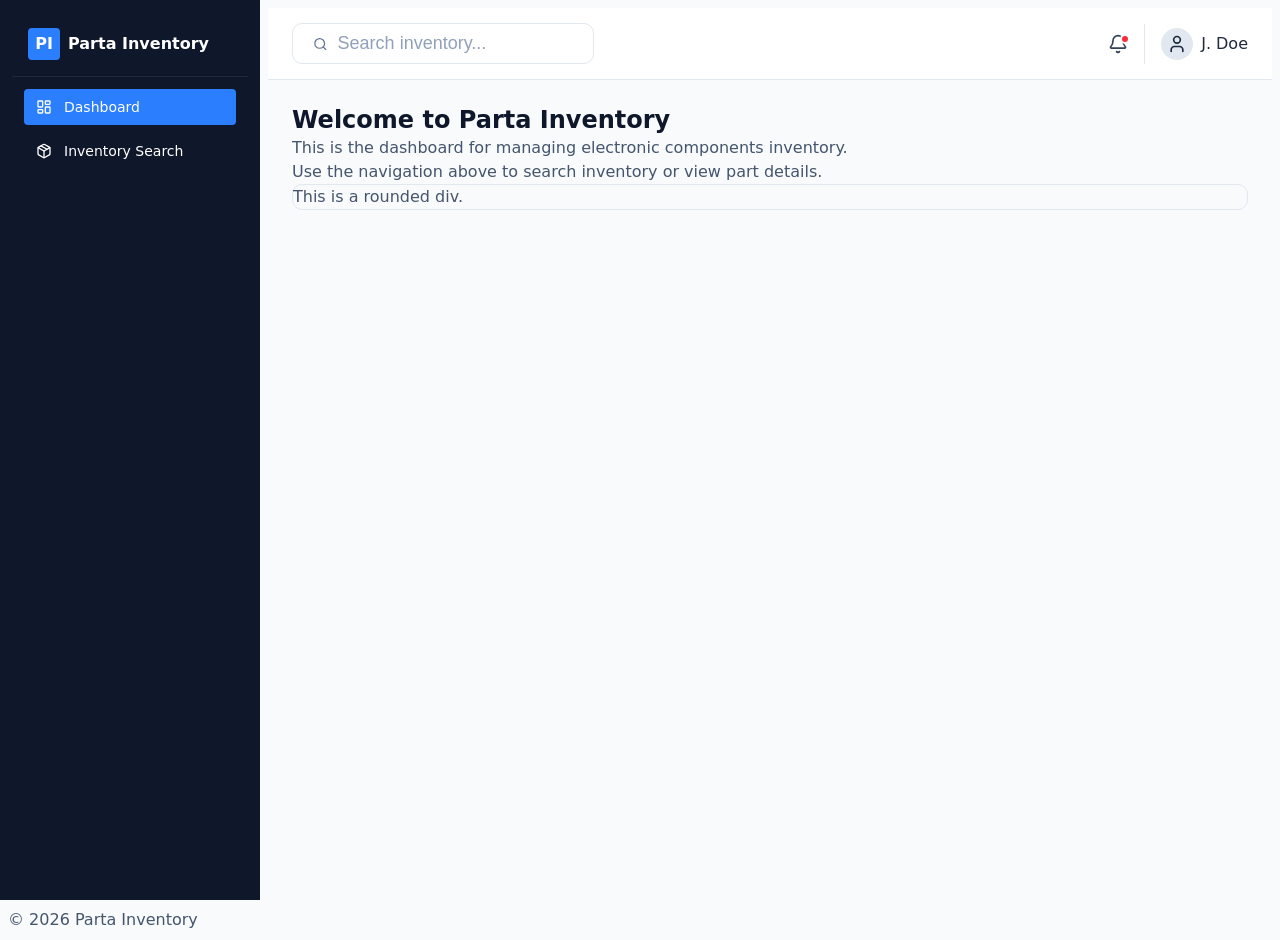
==== index.html @ 8be33353 "Responsive basic layout for dashboard" ====
<!DOCTYPE html>
<html lang="en"> 
<head>
    <meta charset="UTF-8">
    <meta name="viewport" content="width=device-width, initial-scale=1.0">
    <link rel="stylesheet" href="css/styles.css">
    <title>Dashboard | Parta Inventory</title>
</head>
<body>
    <div class="container">

        <aside id="sidebar">

            <div class="sidebar-header flex-row flex-horizontal-center">
                <div class="sidebar-logo flex-row flex-horizontal-center gap-2">
                    <div id="logo" class="blue-bg flex-center">PI</div><span class="logo-text">Parta Inventory</span>
                </div>

                <a href="#" id="menu-close" class="menu-close flex-center" aria-label="Close menu">
                    <svg class="icon-xl" xmlns="http://www.w3.org/2000/svg" viewBox="0 0 24 24" fill="none" stroke="currentColor" stroke-width="2" stroke-linecap="round" stroke-linejoin="round">
                        <path d="M18 6 6 18"></path>
                        <path d="m6 6 12 12"></path>
                    </svg>
                </a>
            </div>
            
            <nav class="flex-col">
                <a href="index.html" id="dashboard" class="nav-active-item">
                    <svg class="icon-base" xmlns="http://www.w3.org/2000/svg" viewBox="0 0 24 24" fill="none" stroke="currentColor" stroke-width="2" stroke-linecap="round" stroke-linejoin="round">
                        <rect width="7" height="9" x="3" y="3" rx="1"></rect>
                        <rect width="7" height="5" x="14" y="3" rx="1"></rect>
                        <rect width="7" height="9" x="14" y="12" rx="1"></rect>
                        <rect width="7" height="5" x="3" y="16" rx="1"></rect>
                    </svg> Dashboard
                </a>
                <a href="inventory.html" id="inventory">
                    <svg class="icon-base"xmlns="http://www.w3.org/2000/svg" viewBox="0 0 24 24" fill="none" stroke="currentColor" stroke-width="2" stroke-linecap="round" stroke-linejoin="round">
                        <path d="M11 21.73a2 2 0 0 0 2 0l7-4A2 2 0 0 0 21 16V8a2 2 0 0 0-1-1.73l-7-4a2 2 0 0 0-2 0l-7 4A2 2 0 0 0 3 8v8a2 2 0 0 0 1 1.73z"></path>
                        <path d="M12 22V12"></path>
                        <polyline points="3.29 7 12 12 20.71 7"></polyline>
                        <path d="m7.5 4.27 9 5.15"></path>
                    </svg>Inventory Search
                </a>    
            </nav>

        </aside>


        <div class="sidebar-overlay" id="sidebar-overlay"></div>
        
        
        <header class="flex-row flex-horizontal-center">
            
            <div id="header-left">
                <button id="menu-toggle" class="menu-toggle" aria-label="Open menu">
                    ☰
                </button>
                
                <div id="search-container" class="rounded flex-row flex-horizontal-center gap-2">
                    <svg class="icon-16" xmlns="http://www.w3.org/2000/svg" width="16" height="16" viewBox="0 0 24 24" fill="none" stroke="currentColor" stroke-width="2" stroke-linecap="round" stroke-linejoin="round">
                        <circle cx="11" cy="11" r="8"/>
                        <path d="m21 21-4.3-4.3"/>
                    </svg>
                    <input type="text" id="search-input" placeholder="Search inventory...">
                </div>

            </div>
            
            <div class="header-right flex-row flex-horizontal-center gap-4">
                
                <button id="notifications" class="icon-button" type="button" aria-label="View notifications">
                    <svg class="icon-lg" xmlns="http://www.w3.org/2000/svg" viewBox="0 0 24 24" fill="none" stroke="currentColor" stroke-width="2" stroke-linecap="round" stroke-linejoin="round">
                        <path d="M10.268 21a2 2 0 0 0 3.464 0"></path>
                        <path d="M3.262 15.326A1 1 0 0 0 4 17h16a1 1 0 0 0 .74-1.673C19.41 13.956 18 12.499 18 8A6 6 0 0 0 6 8c0 4.499-1.411 5.956-2.738 7.326"></path>
                    </svg>
                    <span class="notification-dot" aria-hidden="true"></span>
                </button>

                <div class="vertical-divider" aria-hidden="true"></div>
                
                <a href="#" id="user" class="flex-center gap-2">
                    <span class="avatar flex-center">
                        <svg class="icon-lg" xmlns="http://www.w3.org/2000/svg" viewBox="0 0 24 24" fill="none" stroke="currentColor" stroke-width="2" stroke-linecap="round" stroke-linejoin="round">
                            <path d="M19 21v-2a4 4 0 0 0-4-4H9a4 4 0 0 0-4 4v2"></path>
                            <circle cx="12" cy="7" r="4"></circle>
                        </svg>
                    </span>
                    <span>J. Doe</span>
                </a>
            </div>
        
        </header>


        <main>
            <h1>Welcome to Parta Inventory</h1>
            <p>This is the dashboard for managing electronic components inventory.</p>
            <p>Use the navigation above to search inventory or view part details.</p>

            <div class="rounded">This is a rounded div.</div>
        </main>

    </div>
    
    
    <footer>
        <p>&copy; 2026 Parta Inventory</p>
    </footer>


    
<script>
    const menuOpen = document.getElementById('menu-toggle');
    const menuClose = document.getElementById('menu-close');
    const sidebar = document.getElementById('sidebar');
    const overlay = document.getElementById('sidebar-overlay');

    function openMenu()
    {
        sidebar.classList.add('open');
        overlay.classList.add('show');
        document.body.classList.add('menu-open');
    }

    function closeMenu()
    {
        sidebar.classList.remove('open');
        overlay.classList.remove('show');
        document.body.classList.remove('menu-open');
    }

    menuOpen.addEventListener('click', openMenu);
    menuClose.addEventListener('click', closeMenu);
    overlay.addEventListener('click', closeMenu);

    window.addEventListener('resize', () =>
    {
        if (window.innerWidth > 768)
        {
            closeMenu();
        }
    });
</script>

</body>
</html>
---- css/styles.css ----
/* ================================
    ROOT
================================ */

:root, :host {
    --font-sans: ui-sans-serif, system-ui, sans-serif, "Apple Color Emoji", "Segoe UI Emoji", "Segoe UI Symbol", "Noto Color Emoji";
    --font-mono: ui-monospace, SFMono-Regular, Menlo, Monaco, Consolas, "Liberation Mono", "Courier New", monospace;
    --color-red-100: oklch(93.6% 0.032 17.717);
    --color-red-500: oklch(63.7% 0.237 25.331);
    --color-red-600: oklch(57.7% 0.245 27.325);
    --color-red-700: oklch(50.5% 0.213 27.518);
    --color-amber-100: oklch(96.2% 0.059 95.617);
    --color-amber-500: oklch(76.9% 0.188 70.08);
    --color-amber-600: oklch(66.6% 0.179 58.318);
    --color-amber-700: oklch(55.5% 0.163 48.998);
    --color-green-100: oklch(96.2% 0.044 156.743);
    --color-green-500: oklch(72.3% 0.219 149.579);
    --color-green-600: oklch(62.7% 0.194 149.214);
    --color-green-700: oklch(52.7% 0.154 150.069);
    --color-blue-50: oklch(97% 0.014 254.604);
    --color-blue-100: oklch(93.2% 0.032 255.585);
    --color-blue-300: oklch(80.9% 0.105 251.813);
    --color-blue-500: oklch(62.3% 0.214 259.815);
    --color-blue-600: oklch(54.6% 0.245 262.881);
    --color-blue-700: oklch(48.8% 0.243 264.376);
    --color-purple-100: oklch(94.6% 0.033 307.174);
    --color-purple-500: oklch(62.7% 0.265 303.9);
    --color-purple-600: oklch(55.8% 0.288 302.321);
    --color-purple-700: oklch(49.6% 0.265 301.924);
    --color-slate-50: oklch(98.4% 0.003 247.858);
    --color-slate-100: oklch(96.8% 0.007 247.896);
    --color-slate-200: oklch(92.9% 0.013 255.508);
    --color-slate-300: oklch(86.9% 0.022 252.894);
    --color-slate-400: oklch(70.4% 0.04 256.788);
    --color-slate-500: oklch(55.4% 0.046 257.417);
    --color-slate-600: oklch(44.6% 0.043 257.281);
    --color-slate-700: oklch(37.2% 0.044 257.287);
    --color-slate-800: oklch(27.9% 0.041 260.031);
    --color-slate-900: oklch(20.8% 0.042 265.755);
    --color-gray-100: oklch(96.7% 0.003 264.542);
    --color-black: #000;
    --color-white: #fff;
    --spacing: 0.25rem; /* 4px */
    --container-sm: 24rem;
    --container-lg: 32rem;
    --container-xl: 36rem;
    --text-xs: 0.75rem;
    --text-xs--line-height: calc(1 / 0.75);
    --text-sm: 0.875rem;
    --text-sm--line-height: calc(1.25 / 0.875);
    --text-base: 1rem;
    --text-base--line-height: calc(1.5 / 1);
    --text-lg: 1.125rem;
    --text-lg--line-height: calc(1.75 / 1.125);
    --text-xl: 1.25rem;
    --text-xl--line-height: calc(1.75 / 1.25);
    --text-2xl: 1.5rem;
    --text-2xl--line-height: calc(2 / 1.5);
    --font-weight-normal: 400;
    --font-weight-medium: 500;
    --font-weight-semibold: 600;
    --tracking-tight: -0.025em;
    --tracking-widest: 0.1em;
    --leading-relaxed: 1.625;
    --radius-sm: 0.125rem;
    --radius: 0.25rem;
    --radius-lg: 0.625rem;
    --ease-in-out: cubic-bezier(0.4, 0, 0.2, 1);
    --animate-pulse: pulse 2s cubic-bezier(0.4, 0, 0.6, 1) infinite;
    --aspect-video: 16 / 9;
    --default-transition-duration: 150ms;
    --default-transition-timing-function: cubic-bezier(0.4, 0, 0.2, 1);
    --default-font-family: var(--font-sans);
    --default-mono-font-family: var(--font-mono);
    --color-border: var(--color-slate-200);

    --nav-width: 260px;
    --header-height: 72px;
}

*,
*::before,
*::after {
    box-sizing: border-box;
}


/* ================================
   PAGE STRUCTURE
================================ */

html {
    font-size: 100%;
    scroll-behavior: smooth;
}

body {
    font-family: var(--default-font-family);
    color: var(--color-slate-600);
    background-color: var(--color-slate-50);
    line-height: var(--text-base--line-height);
    font-size: var(--text-base);
}

#container {
    display: flex;
    flex-direction: column;
    min-height: 100vh;
}


/* ================================
   HTML ELEMENTS
================================ */

p, li{
    text-wrap: pretty;
}

img {
    display: block;
    max-width: 100%;
    height: auto;
}

h1, h2, h3, h4, p {
    margin: 0;
}
h1, h2, h3, h4 {
    color: var(--color-slate-900);
    text-wrap: balance;
}
h1{
    font-size: var(--text-2xl);
    line-height: var(--text-2xl--line-height);
}
h2{
    font-size: var(--text-xl);
    line-height: var(--text-xl--line-height);
}
h3{
    font-size: var(--text-lg);
    line-height: var(--text-lg--line-height);
}



/* ================================
   GENERAL STYLES
================================ */

.visually-hidden {
  border: 0;
  clip: rect(0 0 0 0);
  height: auto;
  margin: 0;
  overflow: hidden;
  padding: 0;
  position: absolute;
  width: 1px;
  white-space: nowrap;
}

.rounded{
    border-radius: var(--radius-lg);
    border: 1px solid var(--color-border);
}

.vertical-divider
{
    width: 1px;
    height: 40px;
    background: var(--color-border);
}

.flex-col {
    display: flex;
    flex-direction: column;
}
.flex-row {
    display: flex;
    flex-direction: row;
}
.flex-vertical-center {
    justify-content: center;
}
.flex-horizontal-center {
    align-items: center;
}
.flex-center {
    display: flex;
    justify-content: center;
    align-items: center;
}

.gap-1 {
    gap: var(--spacing);    /* 4px */
}
.gap-2 {
    gap: calc(var(--spacing) * 2); /* 8px */
}
.gap-3 {
    gap: calc(var(--spacing) * 3); /* 12px */
}
.gap-4 {
    gap: calc(var(--spacing) * 4); /* 16px */
}

.icon-base {
    width: 16px;
    height: 16px;
}
.icon-lg{
    width: 20px;
    height: 20px;
}
.icon-xl{
    width: 24px;
    height: 24px;
}
.icon-button
{
    position: relative;
    display: inline-flex;
    align-items: center;
    justify-content: center;
    padding: 0;
    border: none;
    background: transparent;
    color: var(--color-slate-700);
    cursor: pointer;
}




/* ================================
   1. SIDEBAR
================================ */

aside {
    position: fixed;
    top: 0;
    left: 0;
    width: var(--nav-width);
    height: 100vh;
    color: var(--color-white);
    padding: 12px;
    z-index: 1000;
    overflow-y: auto;
    background: var(--color-slate-900);
}

.sidebar-header
{
    justify-content: space-between;
    border-bottom: 1px solid var(--color-slate-800);
    padding: 16px;
    font-weight: var(--font-weight-semibold);
}

#menu-close
{
    display: none;
    border: none;
    background: transparent;
    color: var(--color-white);
    padding: 0;
    cursor: pointer;
}

#logo, .nav-active-item
{
    background: var(--color-blue-500);
    border-radius: var(--radius);
}
#logo
{
    width: 32px;
    height: 32px;
}

nav{
    padding: 12px;
    gap: calc(var(--spacing) * 2);
}

nav a{
    display: flex;
    flex-direction: row;
    align-items: center;
    gap: calc(var(--spacing) * 3); /* 12px */;
    padding: 8px 12px;
    color: var(--color-white);
    text-decoration: none;
    font-size: var(--text-sm);
    line-height: var(--tw-leading, var(--text-sm--line-height));
}
nav a svg{
    width: 16px;
    height: 16px;
}
nav a:hover{
    background: var(--color-slate-800);
    border-radius: var(--radius);
}

/* --- sidebar menu toggle ----- */

.menu-toggle
{
    display: none;
    border: none;
    background: transparent;
    font-size: 28px;
    line-height: 1;
    cursor: pointer;
    color : var(--color-slate-800);
    padding: 4px 8px;
}

.sidebar-overlay
{
    position: fixed;
    inset: 0;
    background-color: var(--color-slate-400);
    opacity: 0;
    visibility: hidden;
    transition: 0.25s ease;
    z-index: 950;
}

.sidebar-overlay.show
{
    opacity: 1;
    visibility: visible;
}


/* ================================
   2. HEADER
================================ */

header
{
    position: sticky;
    top: 0;
    z-index: 900;
    height: var(--header-height);
    margin-left: var(--nav-width);
    padding: 12px 24px;
    background: var(--color-white);
    border-bottom: 1px solid var(--color-border);
    justify-content: space-between;
}

#search-container{
    width: 100%;
    padding: 8px 20px;
}
#search-container svg{
    color: var(--color-slate-500);
}
#search-container input
{
    width: 100%;
    border: none;
    outline: none;
    background: transparent;
    font-size: var(--text-lg);
    color: var(--color-slate-700);
}
#search-container input::placeholder
{
    color: var(--color-slate-400);
}
#user
{
    text-decoration: none;
    color: var(--color-slate-800);
}
.avatar
{
    width: 32px;
    height: 32px;
    border-radius: 50%;
    background: var(--color-slate-200);
}
.notification-dot
{
    position: absolute;
    top: 0;
    right: -2px;
    width: 10px;
    height: 10px;
    border-radius: 50%;
    background: var(--color-red-500);
    border: 2px solid var(--color-white);
}




/* ================================
   3. MAIN CONTENT
================================ */

main
{
    margin-left: var(--nav-width);
    padding: 24px;
    min-height: calc(100vh - var(--header-height));
}



/********************************/
/* ---------- MOBILE ---------- */
/********************************/

@media (max-width: 768px)
{
    aside
    {
        transform: translateX(-100%);
        transition: transform 0.25s ease;
        width: var(--nav-width);
    }

    aside.open
    {
        transform: translateX(0);
    }

    #menu-close
    {
        display: inline-flex;
    }

    header
    {
        margin-left: 0;
        padding: 0 16px;
        height: 70px;
    }

    main
    {
        margin-left: 0;
        padding: 20px 16px;
    }

    footer
    {
        margin-left: 0;
        padding: 16px;
    }

    .menu-toggle
    {
        display: inline-block;
    }

    #search-container
    {
        display: none   ;
    }

    /* #user span
    {
        display: none;
    } */
}
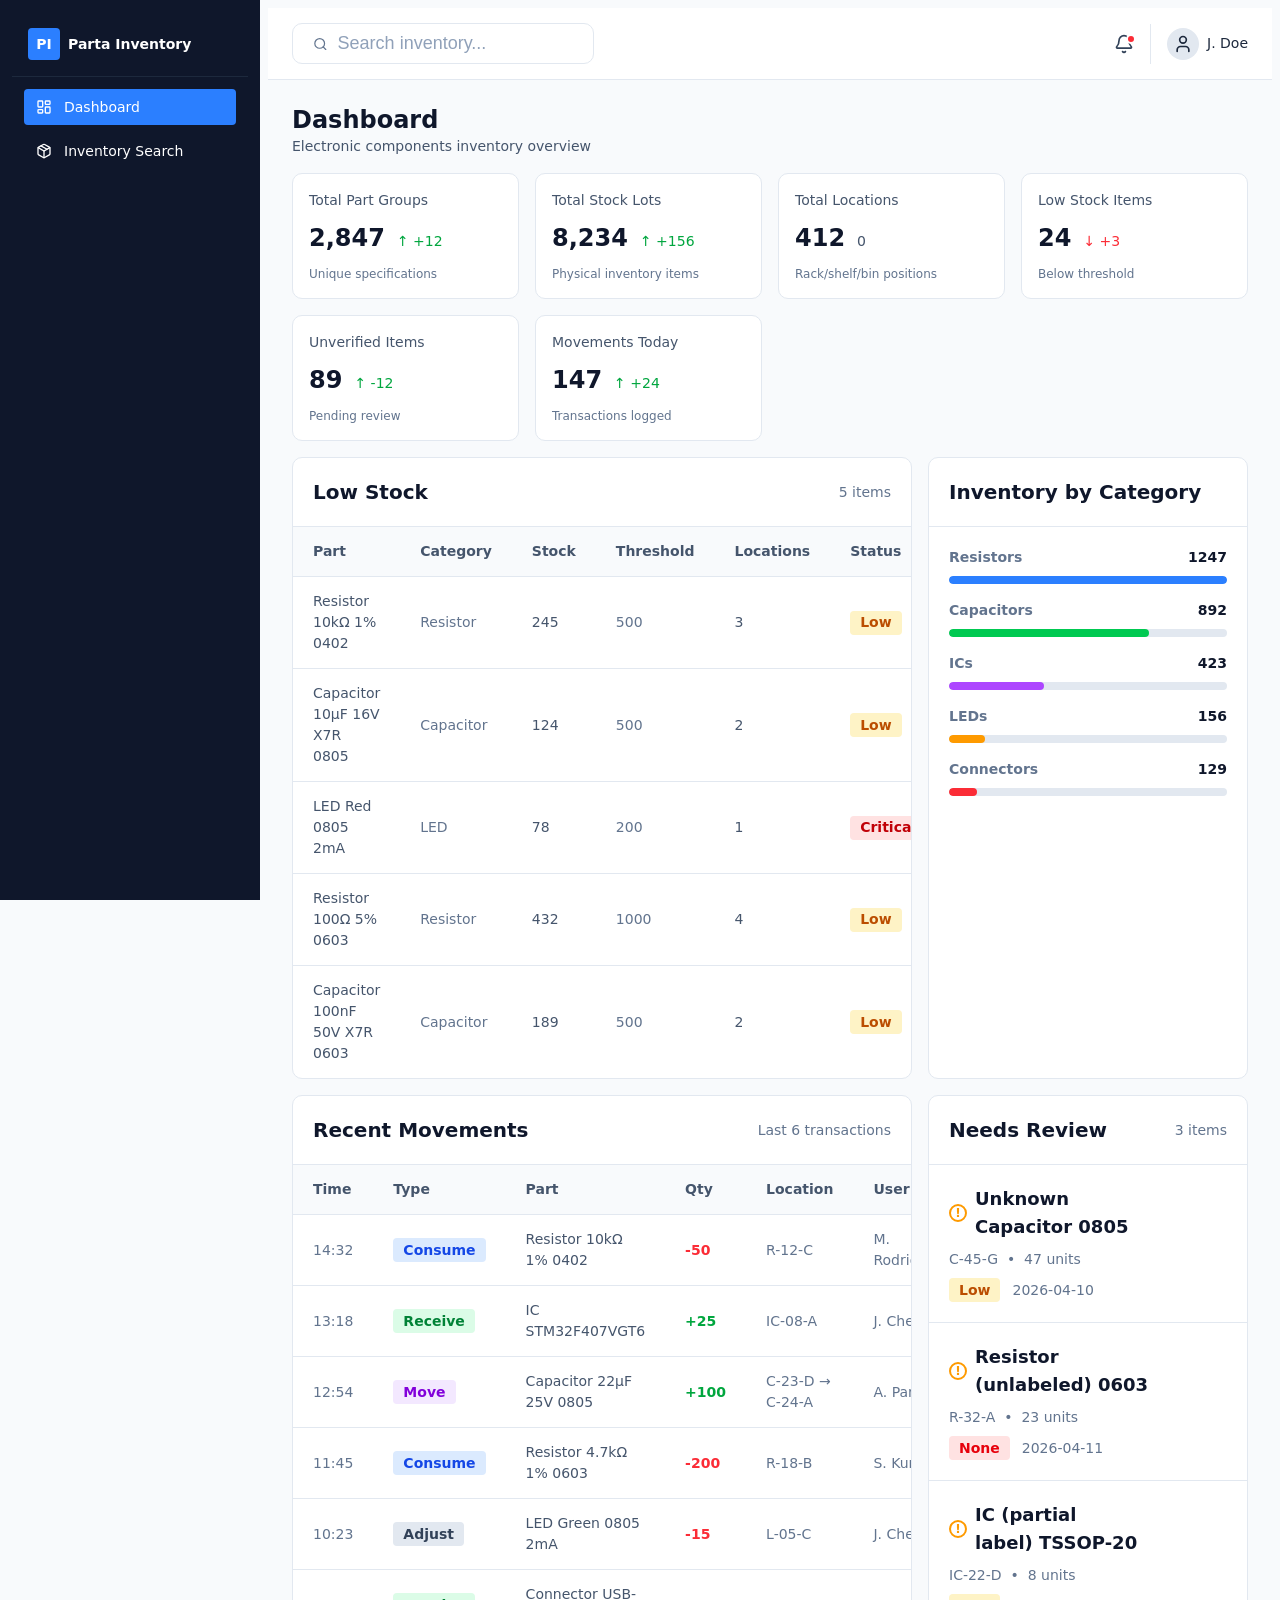
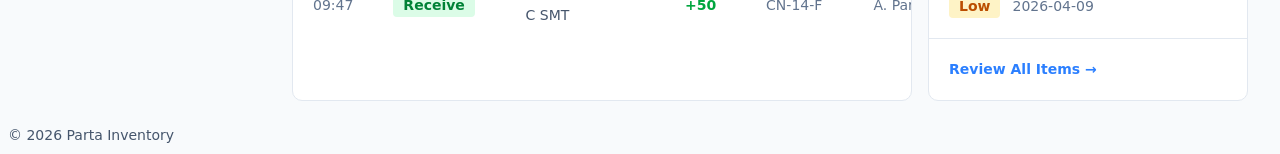
==== commit 0da1a146: "Add static dashboard page layout" ====
--- a/index.html
+++ b/index.html
@@ -45,9 +45,7 @@
 
         </aside>
 
-
         <div class="sidebar-overlay" id="sidebar-overlay"></div>
-        
         
         <header class="flex-row flex-horizontal-center">
             
@@ -92,12 +90,332 @@
         </header>
 
 
-        <main>
-            <h1>Welcome to Parta Inventory</h1>
-            <p>This is the dashboard for managing electronic components inventory.</p>
-            <p>Use the navigation above to search inventory or view part details.</p>
-
-            <div class="rounded">This is a rounded div.</div>
+        <main class="flex-col gap-4">
+            <div>
+                <h1>Dashboard</h1>
+                <p>Electronic components inventory overview</p>
+            </div>
+
+            <section class="block-section" aria-label="Inventory summary">
+                
+                <article class="card rounded ">
+                    <p class="text-sm">Total Part Groups</p>
+                    <div class="card-value-row">
+                        <span class="text-2xl text-900 font-semibold">2,847</span>
+                        <span class="text-green">↑ +12</span>
+                    </div>
+                    <p class="text-xs text-500">Unique specifications</p>
+                </article>
+
+                <article class="card rounded">
+                    <p class="text-sm">Total Stock Lots</p>
+                    <div class="card-value-row">
+                        <span class="text-2xl text-900 font-semibold">8,234</span>
+                        <span class="text-green">↑ +156</span>
+                    </div>
+                    <p class="text-xs text-500">Physical inventory items</p>
+                </article>
+
+                <article class="card rounded">
+                    <p class="text-sm">Total Locations</p>
+                    <div class="card-value-row">
+                        <span class="text-2xl text-900 font-semibold">412</span>
+                        <span class=""> 0 </span>
+                    </div>
+                    <p class="text-xs text-500">Rack/shelf/bin positions</p>
+                </article>
+
+                <article class="card rounded">
+                    <p class="text-sm">Low Stock Items</p>
+                    <div class="card-value-row">
+                        <span class="text-2xl text-900 font-semibold">24</span>
+                        <span class="text-red">↓ +3</span>
+                    </div>
+                    <p class="text-xs text-500">Below threshold</p>
+                </article>
+
+                <article class="card rounded">
+                    <p class="text-sm">Unverified Items</p>
+                    <div class="card-value-row">
+                        <span class="text-2xl text-900 font-semibold">89</span>
+                        <span class="text-green">↑ -12</span>
+                    </div>
+                    <p class="text-xs text-500">Pending review</p>
+                </article>
+
+                <article class="card rounded">
+                    <p class="text-sm">Movements Today</p>
+                    <div class="card-value-row">
+                        <span class="text-2xl text-900 font-semibold">147</span>
+                        <span class="text-green">↑ +24</span>
+                    </div>
+                    <p class="text-xs text-500">Transactions logged</p>
+                </article>
+            </section>
+
+
+            <section class="dashboard-grid">
+
+            <section class="panel rounded">
+                <div class="panel-header flex-row flex-horizontal-center">
+                    <h2>Low Stock</h2>
+                    <span class="text-500">5 items</span>
+                </div>
+
+                <div class="panel-body no-padding">
+                    <table class="data-table">
+                        <thead>
+                            <tr>
+                                <th>Part</th>
+                                <th>Category</th>
+                                <th>Stock</th>
+                                <th>Threshold</th>
+                                <th>Locations</th>
+                                <th>Status</th>
+                            </tr>
+                        </thead>
+                        <tbody>
+                            <tr>
+                                <td>Resistor 10kΩ 1% 0402</td>
+                                <td class="text-500">Resistor</td>
+                                <td>245</td>
+                                <td class="text-500">500</td>
+                                <td>3</td>
+                                <td><span class="badge badge-low">Low</span></td>
+                            </tr>
+                            <tr>
+                                <td>Capacitor 10μF 16V X7R 0805</td>
+                                <td class="text-500">Capacitor</td>
+                                <td>124</td>
+                                <td class="text-500">500</td>
+                                <td>2</td>
+                                <td><span class="badge badge-low">Low</span></td>
+                            </tr>
+                            <tr>
+                                <td>LED Red 0805 2mA</td>
+                                <td class="text-500">LED</td>
+                                <td>78</td>
+                                <td class="text-500">200</td>
+                                <td>1</td>
+                                <td><span class="badge badge-critical">Critical</span></td>
+                            </tr>
+                            <tr>
+                                <td>Resistor 100Ω 5% 0603</td>
+                                <td class="text-500">Resistor</td>
+                                <td>432</td>
+                                <td class="text-500">1000</td>
+                                <td>4</td>
+                                <td><span class="badge badge-low">Low</span></td>
+                            </tr>
+                            <tr>
+                                <td>Capacitor 100nF 50V X7R 0603</td>
+                                <td class="text-500">Capacitor</td>
+                                <td>189</td>
+                                <td class="text-500">500</td>
+                                <td>2</td>
+                                <td><span class="badge badge-low">Low</span></td>
+                            </tr>
+                        </tbody>
+                    </table>
+                </div>
+            </section>
+
+            <section class="panel rounded">
+                <div class="panel-header flex-row flex-horizontal-center">
+                    <h2>Inventory by Category</h2>
+                </div>
+
+                <div class="panel-body flex-col gap-4">
+                    <div class="category-item flex-col gap-2">
+                        <div class="flex-row flex-horizontal-center">
+                            <span class="text-500 font-semibold">Resistors</span>
+                            <span class="text-900 font-semibold">1247</span>
+                        </div>
+                        <div class="progress-track">
+                            <div class="progress-fill progress-blue" style="width: 100%;"></div>
+                        </div>
+                    </div>
+
+                    <div class="category-item flex-col gap-2">
+                        <div class="flex-row flex-horizontal-center">
+                            <span class="text-500 font-semibold">Capacitors</span>
+                            <span class="text-900 font-semibold">892</span>
+                        </div>
+                        <div class="progress-track">
+                            <div class="progress-fill progress-green" style="width: 72%;"></div>
+                        </div>
+                    </div>
+
+                    <div class="category-item flex-col gap-2">
+                        <div class="flex-row flex-horizontal-center">
+                            <span class="text-500 font-semibold">ICs</span>
+                            <span class="text-900 font-semibold">423</span>
+                        </div>
+                        <div class="progress-track">
+                            <div class="progress-fill progress-purple" style="width: 34%;"></div>
+                        </div>
+                    </div>
+
+                    <div class="category-item flex-col gap-2">
+                        <div class="flex-row flex-horizontal-center">
+                            <span class="text-500 font-semibold">LEDs</span>
+                            <span class="text-900 font-semibold">156</span>
+                        </div>
+                        <div class="progress-track">
+                            <div class="progress-fill progress-amber" style="width: 13%;"></div>
+                        </div>
+                    </div>
+
+                    <div class="category-item flex-col gap-2">
+                        <div class="flex-row flex-horizontal-center">
+                            <span class="text-500 font-semibold">Connectors</span>
+                            <span class="text-900 font-semibold">129</span>
+                        </div>
+                        <div class="progress-track">
+                            <div class="progress-fill progress-red" style="width: 10%;"></div>
+                        </div>
+                    </div>
+                </div>
+            </section>
+
+            <section class="panel rounded">
+                <div class="panel-header flex-row flex-horizontal-center">
+                    <h2>Recent Movements</h2>
+                    <span class="text-500">Last 6 transactions</span>
+                </div>
+
+                <div class="panel-body no-padding">
+                    <table class="data-table">
+                        <thead>
+                            <tr>
+                                <th>Time</th>
+                                <th>Type</th>
+                                <th>Part</th>
+                                <th>Qty</th>
+                                <th>Location</th>
+                                <th>User</th>
+                                <th>Project</th>
+                            </tr>
+                        </thead>
+                        <tbody>
+                            <tr>
+                                <td class="text-500">14:32</td>
+                                <td><span class="badge badge-blue">Consume</span></td>
+                                <td>Resistor 10kΩ 1% 0402</td>
+                                <td class="text-red font-semibold">-50</td>
+                                <td class="text-500">R-12-C</td>
+                                <td class="text-500">M. Rodriguez</td>
+                                <td><a href="#" class="table-link">PRJ-2847</a></td>
+                            </tr>
+                            <tr>
+                                <td class="text-500">13:18</td>
+                                <td><span class="badge badge-green">Receive</span></td>
+                                <td>IC STM32F407VGT6</td>
+                                <td class="text-green font-semibold">+25</td>
+                                <td class="text-500">IC-08-A</td>
+                                <td class="text-500">J. Chen</td>
+                                <td class="text-400">—</td>
+                            </tr>
+                            <tr>
+                                <td class="text-500">12:54</td>
+                                <td><span class="badge badge-purple">Move</span></td>
+                                <td>Capacitor 22μF 25V 0805</td>
+                                <td class="text-green font-semibold">+100</td>
+                                <td class="text-500">C-23-D → C-24-A</td>
+                                <td class="text-500">A. Park</td>
+                                <td class="text-400">—</td>
+                            </tr>
+                            <tr>
+                                <td class="text-500">11:45</td>
+                                <td><span class="badge badge-blue">Consume</span></td>
+                                <td>Resistor 4.7kΩ 1% 0603</td>
+                                <td class="text-red font-semibold">-200</td>
+                                <td class="text-500">R-18-B</td>
+                                <td class="text-500">S. Kumar</td>
+                                <td><a href="#" class="table-link">PRJ-2851</a></td>
+                            </tr>
+                            <tr>
+                                <td class="text-500">10:23</td>
+                                <td><span class="badge badge-gray">Adjust</span></td>
+                                <td>LED Green 0805 2mA</td>
+                                <td class="text-red font-semibold">-15</td>
+                                <td class="text-500">L-05-C</td>
+                                <td class="text-500">J. Chen</td>
+                                <td class="text-400">—</td>
+                            </tr>
+                            <tr>
+                                <td class="text-500">09:47</td>
+                                <td><span class="badge badge-green">Receive</span></td>
+                                <td>Connector USB-C SMT</td>
+                                <td class="text-green font-semibold">+50</td>
+                                <td class="text-500">CN-14-F</td>
+                                <td class="text-500">A. Park</td>
+                                <td class="text-400">—</td>
+                            </tr>
+                        </tbody>
+                    </table>
+                </div>
+            </section>
+
+            <section class="panel rounded">
+                <div class="panel-header flex-row flex-horizontal-center">
+                    <h2>Needs Review</h2>
+                    <span class="text-500">3 items</span>
+                </div>
+
+                <div class="panel-body no-padding">
+                    <div class="review-list">
+                        <article class="review-item">
+                            <div class="flex-col gap-2">
+                                <div class="review-title-row">
+                                    <span class="review-alert">!</span>
+                                    <h3 class="review-title">Unknown Capacitor 0805</h3>
+                                </div>
+                                <p class="text-500">C-45-G &nbsp;•&nbsp; 47 units</p>
+                                <div class="flex-row gap-3 flex-horizontal-center">
+                                    <span class="badge badge-low">Low</span>
+                                    <span class="text-500">2026-04-10</span>
+                                </div>
+                            </div>
+                        </article>
+
+                        <article class="review-item">
+                            <div class="flex-col gap-2">
+                                <div class="review-title-row">
+                                    <span class="review-alert">!</span>
+                                    <h3 class="review-title">Resistor (unlabeled) 0603</h3>
+                                </div>
+                                <p class="text-500">R-32-A &nbsp;•&nbsp; 23 units</p>
+                                <div class="flex-row gap-3 flex-horizontal-center">
+                                    <span class="badge badge-none">None</span>
+                                    <span class="text-500">2026-04-11</span>
+                                </div>
+                            </div>
+                        </article>
+
+                        <article class="review-item">
+                            <div class="flex-col gap-2">
+                                <div class="review-title-row">
+                                    <span class="review-alert">!</span>
+                                    <h3 class="review-title">IC (partial label) TSSOP-20</h3>
+                                </div>
+                                <p class="text-500">IC-22-D &nbsp;•&nbsp; 8 units</p>
+                                <div class="flex-row gap-3 flex-horizontal-center">
+                                    <span class="badge badge-low">Low</span>
+                                    <span class="text-500">2026-04-09</span>
+                                </div>
+                            </div>
+                        </article>
+
+                        <a href="#" class="review-link">Review All Items →</a>
+                    </div>
+                </div>
+            </section>
+
+        </section>
+
+
+
         </main>
 
     </div>
--- a/css/styles.css
+++ b/css/styles.css
@@ -49,7 +49,7 @@
     --text-xs--line-height: calc(1 / 0.75);
     --text-sm: 0.875rem;
     --text-sm--line-height: calc(1.25 / 0.875);
-    --text-base: 1rem;
+    --text-base: 1rem; /* 16px */
     --text-base--line-height: calc(1.5 / 1);
     --text-lg: 1.125rem;
     --text-lg--line-height: calc(1.75 / 1.125);
@@ -100,7 +100,8 @@
     color: var(--color-slate-600);
     background-color: var(--color-slate-50);
     line-height: var(--text-base--line-height);
-    font-size: var(--text-base);
+    /* font-size: var(--text-base); */
+    font-size: 14px;
 }
 
 #container {
@@ -129,6 +130,7 @@
 }
 h1, h2, h3, h4 {
     color: var(--color-slate-900);
+    font-weight: var(--font-weight-semibold);
     text-wrap: balance;
 }
 h1{
@@ -145,10 +147,51 @@
 }
 
 
-
 /* ================================
    GENERAL STYLES
 ================================ */
+.text-xs{
+    font-size: var(--text-xs);
+    line-height: var(--text-xs--line-height);
+}
+.text-sm{
+    font-size: var(--text-sm);
+    line-height: var(--text-sm--line-height);
+}
+.text-lg{
+    font-size: var(--text-lg);
+    line-height: var(--text-lg--line-height);
+}
+.text-xl{
+    font-size: var(--text-xl);
+    line-height: var(--text-xl--line-height);
+}
+.text-2xl{
+    font-size: var(--text-2xl);
+    line-height: var(--text-2xl--line-height);
+}
+
+.text-900{
+    color: var(--color-slate-900);
+}
+.text-500{
+    color: var(--color-slate-500);
+}
+.text-400{
+    color: var(--color-slate-400);
+}
+
+.text-green{
+    color: var(--color-green-600);
+}
+.text-red{
+    color: var(--color-red-500);
+}
+.font-semibold{
+    font-weight: var(--font-weight-semibold);
+}
+
+
 
 .visually-hidden {
   border: 0;
@@ -166,6 +209,7 @@
     border-radius: var(--radius-lg);
     border: 1px solid var(--color-border);
 }
+
 
 .vertical-divider
 {
@@ -413,6 +457,277 @@
     min-height: calc(100vh - var(--header-height));
 }
 
+.block-section
+{
+    display: grid;
+    grid-template-columns: repeat(auto-fit, minmax(180px, 1fr));
+    gap: calc(var(--spacing) * 4); /* 16px */
+}
+.card
+{
+    display: flex;
+    flex-direction: column;
+    gap: calc(var(--spacing) * 3); /* 12px */
+    padding: calc(var(--spacing) * 4); /* 16px */
+    background-color: var(--color-white);
+}
+
+.card-value-row
+{
+    display: flex;
+    align-items: baseline;
+    gap: calc(var(--spacing) * 3);  /*  12px */
+}
+
+.dashboard-grid
+{
+    display: grid;
+    grid-template-columns: minmax(0, 2fr) minmax(320px, 1fr);
+    gap: calc(var(--spacing) * 4);
+}
+
+.panel
+{
+    background: var(--color-white);
+    overflow: hidden;
+}
+
+.panel-header
+{
+    justify-content: space-between;
+    padding: calc(var(--spacing) * 5);
+    border-bottom: 1px solid var(--color-border);
+}
+
+.panel-body
+{
+    padding: calc(var(--spacing) * 5);
+}
+
+.no-padding
+{
+    padding: 0;
+}
+
+.data-table
+{
+    width: 100%;
+    border-collapse: collapse;
+}
+
+.data-table th,
+.data-table td
+{
+    padding: 14px 20px;
+    text-align: left;
+    border-bottom: 1px solid var(--color-border);
+    vertical-align: middle;
+}
+
+.data-table th
+{
+    color: var(--color-slate-600);
+    font-weight: var(--font-weight-semibold);
+    background: var(--color-slate-50);
+}
+
+.data-table tbody tr:last-child td
+{
+    border-bottom: none;
+}
+
+.badge
+{
+    display: inline-flex;
+    align-items: center;
+    justify-content: center;
+    min-height: 24px;
+    padding: 0 10px;
+    border-radius: var(--radius);
+    font-size: var(--text-sm);
+    font-weight: var(--font-weight-semibold);
+    white-space: nowrap;
+}
+
+.badge-low
+{
+    color: var(--color-amber-700);
+    background: var(--color-amber-100);
+}
+
+.badge-critical
+{
+    color: var(--color-red-700);
+    background: var(--color-red-100);
+}
+
+.badge-none
+{
+    color: var(--color-red-600);
+    background: var(--color-red-100);
+}
+
+.badge-blue
+{
+    color: var(--color-blue-700);
+    background: var(--color-blue-100);
+}
+
+.badge-green
+{
+    color: var(--color-green-700);
+    background: var(--color-green-100);
+}
+
+.badge-purple
+{
+    color: var(--color-purple-700);
+    background: var(--color-purple-100);
+}
+
+.badge-gray
+{
+    color: var(--color-slate-700);
+    background: var(--color-slate-200);
+}
+
+.table-link
+{
+    color: var(--color-blue-500);
+    text-decoration: none;
+    font-weight: var(--font-weight-medium);
+}
+
+.category-item
+{
+    width: 100%;
+}
+
+.category-item > .flex-row
+{
+    justify-content: space-between;
+}
+
+.progress-track
+{
+    width: 100%;
+    height: 8px;
+    background: var(--color-slate-200);
+    border-radius: 999px;
+    overflow: hidden;
+}
+
+.progress-fill
+{
+    height: 100%;
+    border-radius: 999px;
+}
+
+.progress-blue
+{
+    background: var(--color-blue-500);
+}
+
+.progress-green
+{
+    background: var(--color-green-500);
+}
+
+.progress-purple
+{
+    background: var(--color-purple-500);
+}
+
+.progress-amber
+{
+    background: var(--color-amber-500);
+}
+
+.progress-red
+{
+    background: var(--color-red-500);
+}
+
+.review-list
+{
+    display: flex;
+    flex-direction: column;
+}
+
+.review-item
+{
+    padding: calc(var(--spacing) * 5);
+    border-bottom: 1px solid var(--color-border);
+}
+
+.review-title-row
+{
+    display: flex;
+    align-items: center;
+    gap: calc(var(--spacing) * 2);
+}
+
+.review-title
+{
+    font-size: var(--text-lg);
+    line-height: var(--text-lg--line-height);
+}
+
+.review-alert
+{
+    display: inline-flex;
+    align-items: center;
+    justify-content: center;
+    width: 18px;
+    height: 18px;
+    border: 2px solid var(--color-amber-500);
+    border-radius: 50%;
+    color: var(--color-amber-500);
+    font-size: 12px;
+    font-weight: 700;
+    flex-shrink: 0;
+}
+
+.review-link
+{
+    display: block;
+    padding: calc(var(--spacing) * 5);
+    color: var(--color-blue-500);
+    text-decoration: none;
+    font-weight: var(--font-weight-semibold);
+}
+
+@media (max-width: 1100px)
+{
+    .dashboard-grid
+    {
+        grid-template-columns: 1fr;
+    }
+}
+
+@media (max-width: 768px)
+{
+    .data-table
+    {
+        display: block;
+        overflow-x: auto;
+        white-space: nowrap;
+    }
+
+    .panel-header,
+    .panel-body,
+    .review-item,
+    .review-link
+    {
+        padding: calc(var(--spacing) * 4);
+    }
+
+    .data-table th,
+    .data-table td
+    {
+        padding: 12px 16px;
+    }
+}
 
 
 /********************************/
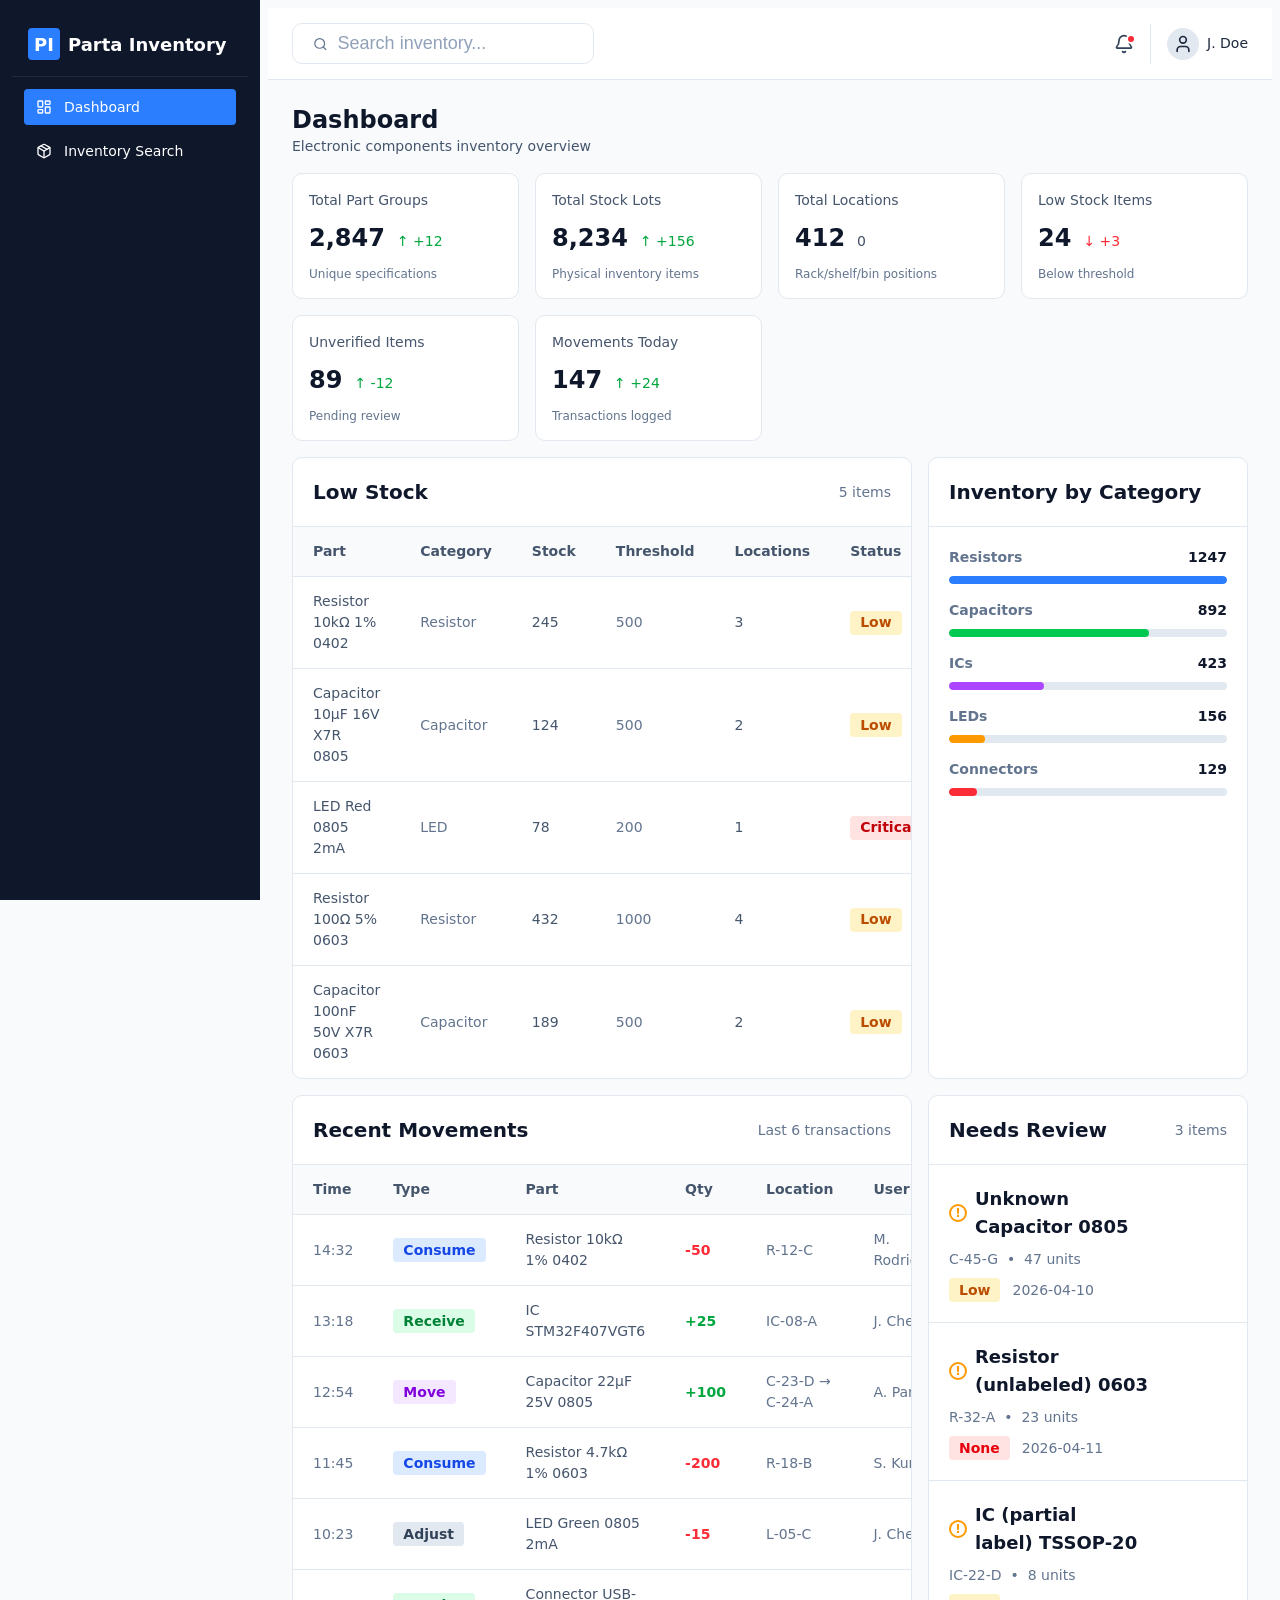
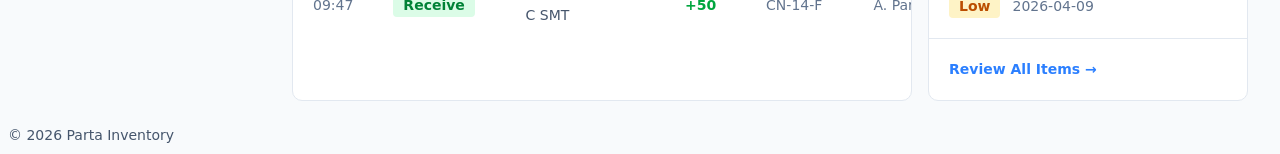
==== commit a049e8e9: "Inventory page with fetch" ====
--- a/index.html
+++ b/index.html
@@ -12,20 +12,28 @@
         <aside id="sidebar">
 
             <div class="sidebar-header flex-row flex-horizontal-center">
-                <div class="sidebar-logo flex-row flex-horizontal-center gap-2">
+                
+                <a href="index.html" class="sidebar-logo flex-row flex-horizontal-center gap-2" aria-label="Parta Inventory home">
                     <div id="logo" class="blue-bg flex-center">PI</div><span class="logo-text">Parta Inventory</span>
-                </div>
-
-                <a href="#" id="menu-close" class="menu-close flex-center" aria-label="Close menu">
+                </a>
+
+                <button
+                    id="menu-close"
+                    class="menu-close flex-center"
+                    type="button"
+                    aria-label="Close menu"
+                    aria-controls="sidebar"
+                    aria-expanded="true"
+                >
                     <svg class="icon-xl" xmlns="http://www.w3.org/2000/svg" viewBox="0 0 24 24" fill="none" stroke="currentColor" stroke-width="2" stroke-linecap="round" stroke-linejoin="round">
                         <path d="M18 6 6 18"></path>
                         <path d="m6 6 12 12"></path>
                     </svg>
-                </a>
+                </button>
             </div>
             
             <nav class="flex-col">
-                <a href="index.html" id="dashboard" class="nav-active-item">
+                <a href="index.html" class="nav-active-item">
                     <svg class="icon-base" xmlns="http://www.w3.org/2000/svg" viewBox="0 0 24 24" fill="none" stroke="currentColor" stroke-width="2" stroke-linecap="round" stroke-linejoin="round">
                         <rect width="7" height="9" x="3" y="3" rx="1"></rect>
                         <rect width="7" height="5" x="14" y="3" rx="1"></rect>
@@ -33,7 +41,7 @@
                         <rect width="7" height="5" x="3" y="16" rx="1"></rect>
                     </svg> Dashboard
                 </a>
-                <a href="inventory.html" id="inventory">
+                <a href="inventory.html">
                     <svg class="icon-base"xmlns="http://www.w3.org/2000/svg" viewBox="0 0 24 24" fill="none" stroke="currentColor" stroke-width="2" stroke-linecap="round" stroke-linejoin="round">
                         <path d="M11 21.73a2 2 0 0 0 2 0l7-4A2 2 0 0 0 21 16V8a2 2 0 0 0-1-1.73l-7-4a2 2 0 0 0-2 0l-7 4A2 2 0 0 0 3 8v8a2 2 0 0 0 1 1.73z"></path>
                         <path d="M12 22V12"></path>
@@ -47,20 +55,31 @@
 
         <div class="sidebar-overlay" id="sidebar-overlay"></div>
         
-        <header class="flex-row flex-horizontal-center">
+        <header class="flex-row flex-horizontal-center white-bg">
             
             <div id="header-left">
                 <button id="menu-toggle" class="menu-toggle" aria-label="Open menu">
                     ☰
                 </button>
                 
-                <div id="search-container" class="rounded flex-row flex-horizontal-center gap-2">
-                    <svg class="icon-16" xmlns="http://www.w3.org/2000/svg" width="16" height="16" viewBox="0 0 24 24" fill="none" stroke="currentColor" stroke-width="2" stroke-linecap="round" stroke-linejoin="round">
-                        <circle cx="11" cy="11" r="8"/>
-                        <path d="m21 21-4.3-4.3"/>
-                    </svg>
-                    <input type="text" id="search-input" placeholder="Search inventory...">
-                </div>
+
+                <form id="global-search-form" role="search" aria-label="Inventory search">
+                    <label for="search-input" class="hidden">Search inventory</label>
+
+                    <div class="search-container rounded flex-row flex-horizontal-center gap-2">
+                        <svg class="icon-16" xmlns="http://www.w3.org/2000/svg" width="16" height="16" viewBox="0 0 24 24" fill="none" stroke="currentColor" stroke-width="2" stroke-linecap="round" stroke-linejoin="round">
+                            <circle cx="11" cy="11" r="8"/>
+                            <path d="m21 21-4.3-4.3"/>
+                        </svg>
+                        <input
+                            type="search"
+                            id="search-input"
+                            name="q"
+                            placeholder="Search inventory..."
+                            autocomplete="off"
+                        >
+                    </div>
+                </form>
 
             </div>
             
@@ -91,6 +110,16 @@
 
 
         <main class="flex-col gap-4">
+            
+
+
+
+            
+            <!--   ================ PAGE CONTENT =========================== -->
+            
+            
+            
+            
             <div>
                 <h1>Dashboard</h1>
                 <p>Electronic components inventory overview</p>
@@ -154,311 +183,317 @@
             </section>
 
 
-            <section class="dashboard-grid">
-
-            <section class="panel rounded">
-                <div class="panel-header flex-row flex-horizontal-center">
-                    <h2>Low Stock</h2>
-                    <span class="text-500">5 items</span>
-                </div>
-
-                <div class="panel-body no-padding">
-                    <table class="data-table">
-                        <thead>
-                            <tr>
-                                <th>Part</th>
-                                <th>Category</th>
-                                <th>Stock</th>
-                                <th>Threshold</th>
-                                <th>Locations</th>
-                                <th>Status</th>
-                            </tr>
-                        </thead>
-                        <tbody>
-                            <tr>
-                                <td>Resistor 10kΩ 1% 0402</td>
-                                <td class="text-500">Resistor</td>
-                                <td>245</td>
-                                <td class="text-500">500</td>
-                                <td>3</td>
-                                <td><span class="badge badge-low">Low</span></td>
-                            </tr>
-                            <tr>
-                                <td>Capacitor 10μF 16V X7R 0805</td>
-                                <td class="text-500">Capacitor</td>
-                                <td>124</td>
-                                <td class="text-500">500</td>
-                                <td>2</td>
-                                <td><span class="badge badge-low">Low</span></td>
-                            </tr>
-                            <tr>
-                                <td>LED Red 0805 2mA</td>
-                                <td class="text-500">LED</td>
-                                <td>78</td>
-                                <td class="text-500">200</td>
-                                <td>1</td>
-                                <td><span class="badge badge-critical">Critical</span></td>
-                            </tr>
-                            <tr>
-                                <td>Resistor 100Ω 5% 0603</td>
-                                <td class="text-500">Resistor</td>
-                                <td>432</td>
-                                <td class="text-500">1000</td>
-                                <td>4</td>
-                                <td><span class="badge badge-low">Low</span></td>
-                            </tr>
-                            <tr>
-                                <td>Capacitor 100nF 50V X7R 0603</td>
-                                <td class="text-500">Capacitor</td>
-                                <td>189</td>
-                                <td class="text-500">500</td>
-                                <td>2</td>
-                                <td><span class="badge badge-low">Low</span></td>
-                            </tr>
-                        </tbody>
-                    </table>
-                </div>
-            </section>
-
-            <section class="panel rounded">
-                <div class="panel-header flex-row flex-horizontal-center">
-                    <h2>Inventory by Category</h2>
-                </div>
-
-                <div class="panel-body flex-col gap-4">
-                    <div class="category-item flex-col gap-2">
-                        <div class="flex-row flex-horizontal-center">
-                            <span class="text-500 font-semibold">Resistors</span>
-                            <span class="text-900 font-semibold">1247</span>
-                        </div>
-                        <div class="progress-track">
-                            <div class="progress-fill progress-blue" style="width: 100%;"></div>
-                        </div>
-                    </div>
-
-                    <div class="category-item flex-col gap-2">
-                        <div class="flex-row flex-horizontal-center">
-                            <span class="text-500 font-semibold">Capacitors</span>
-                            <span class="text-900 font-semibold">892</span>
-                        </div>
-                        <div class="progress-track">
-                            <div class="progress-fill progress-green" style="width: 72%;"></div>
-                        </div>
-                    </div>
-
-                    <div class="category-item flex-col gap-2">
-                        <div class="flex-row flex-horizontal-center">
-                            <span class="text-500 font-semibold">ICs</span>
-                            <span class="text-900 font-semibold">423</span>
-                        </div>
-                        <div class="progress-track">
-                            <div class="progress-fill progress-purple" style="width: 34%;"></div>
-                        </div>
-                    </div>
-
-                    <div class="category-item flex-col gap-2">
-                        <div class="flex-row flex-horizontal-center">
-                            <span class="text-500 font-semibold">LEDs</span>
-                            <span class="text-900 font-semibold">156</span>
-                        </div>
-                        <div class="progress-track">
-                            <div class="progress-fill progress-amber" style="width: 13%;"></div>
-                        </div>
-                    </div>
-
-                    <div class="category-item flex-col gap-2">
-                        <div class="flex-row flex-horizontal-center">
-                            <span class="text-500 font-semibold">Connectors</span>
-                            <span class="text-900 font-semibold">129</span>
-                        </div>
-                        <div class="progress-track">
-                            <div class="progress-fill progress-red" style="width: 10%;"></div>
-                        </div>
-                    </div>
-                </div>
-            </section>
-
-            <section class="panel rounded">
-                <div class="panel-header flex-row flex-horizontal-center">
-                    <h2>Recent Movements</h2>
-                    <span class="text-500">Last 6 transactions</span>
-                </div>
-
-                <div class="panel-body no-padding">
-                    <table class="data-table">
-                        <thead>
-                            <tr>
-                                <th>Time</th>
-                                <th>Type</th>
-                                <th>Part</th>
-                                <th>Qty</th>
-                                <th>Location</th>
-                                <th>User</th>
-                                <th>Project</th>
-                            </tr>
-                        </thead>
-                        <tbody>
-                            <tr>
-                                <td class="text-500">14:32</td>
-                                <td><span class="badge badge-blue">Consume</span></td>
-                                <td>Resistor 10kΩ 1% 0402</td>
-                                <td class="text-red font-semibold">-50</td>
-                                <td class="text-500">R-12-C</td>
-                                <td class="text-500">M. Rodriguez</td>
-                                <td><a href="#" class="table-link">PRJ-2847</a></td>
-                            </tr>
-                            <tr>
-                                <td class="text-500">13:18</td>
-                                <td><span class="badge badge-green">Receive</span></td>
-                                <td>IC STM32F407VGT6</td>
-                                <td class="text-green font-semibold">+25</td>
-                                <td class="text-500">IC-08-A</td>
-                                <td class="text-500">J. Chen</td>
-                                <td class="text-400">—</td>
-                            </tr>
-                            <tr>
-                                <td class="text-500">12:54</td>
-                                <td><span class="badge badge-purple">Move</span></td>
-                                <td>Capacitor 22μF 25V 0805</td>
-                                <td class="text-green font-semibold">+100</td>
-                                <td class="text-500">C-23-D → C-24-A</td>
-                                <td class="text-500">A. Park</td>
-                                <td class="text-400">—</td>
-                            </tr>
-                            <tr>
-                                <td class="text-500">11:45</td>
-                                <td><span class="badge badge-blue">Consume</span></td>
-                                <td>Resistor 4.7kΩ 1% 0603</td>
-                                <td class="text-red font-semibold">-200</td>
-                                <td class="text-500">R-18-B</td>
-                                <td class="text-500">S. Kumar</td>
-                                <td><a href="#" class="table-link">PRJ-2851</a></td>
-                            </tr>
-                            <tr>
-                                <td class="text-500">10:23</td>
-                                <td><span class="badge badge-gray">Adjust</span></td>
-                                <td>LED Green 0805 2mA</td>
-                                <td class="text-red font-semibold">-15</td>
-                                <td class="text-500">L-05-C</td>
-                                <td class="text-500">J. Chen</td>
-                                <td class="text-400">—</td>
-                            </tr>
-                            <tr>
-                                <td class="text-500">09:47</td>
-                                <td><span class="badge badge-green">Receive</span></td>
-                                <td>Connector USB-C SMT</td>
-                                <td class="text-green font-semibold">+50</td>
-                                <td class="text-500">CN-14-F</td>
-                                <td class="text-500">A. Park</td>
-                                <td class="text-400">—</td>
-                            </tr>
-                        </tbody>
-                    </table>
-                </div>
-            </section>
-
-            <section class="panel rounded">
-                <div class="panel-header flex-row flex-horizontal-center">
-                    <h2>Needs Review</h2>
-                    <span class="text-500">3 items</span>
-                </div>
-
-                <div class="panel-body no-padding">
-                    <div class="review-list">
-                        <article class="review-item">
-                            <div class="flex-col gap-2">
-                                <div class="review-title-row">
-                                    <span class="review-alert">!</span>
-                                    <h3 class="review-title">Unknown Capacitor 0805</h3>
+            <div class="dashboard-grid">
+
+                <section class="panel rounded">
+                    <div class="panel-header flex-row flex-horizontal-center">
+                        <h2>Low Stock</h2>
+                        <span class="text-500">5 items</span>
+                    </div>
+
+                    <div class="panel-body no-padding">
+                        <table class="data-table">
+                            <thead>
+                                <tr>
+                                    <th>Part</th>
+                                    <th>Category</th>
+                                    <th>Stock</th>
+                                    <th>Threshold</th>
+                                    <th>Locations</th>
+                                    <th>Status</th>
+                                </tr>
+                            </thead>
+                            <tbody>
+                                <tr>
+                                    <td>Resistor 10kΩ 1% 0402</td>
+                                    <td class="text-500">Resistor</td>
+                                    <td>245</td>
+                                    <td class="text-500">500</td>
+                                    <td>3</td>
+                                    <td><span class="badge badge-low">Low</span></td>
+                                </tr>
+                                <tr>
+                                    <td>Capacitor 10μF 16V X7R 0805</td>
+                                    <td class="text-500">Capacitor</td>
+                                    <td>124</td>
+                                    <td class="text-500">500</td>
+                                    <td>2</td>
+                                    <td><span class="badge badge-low">Low</span></td>
+                                </tr>
+                                <tr>
+                                    <td>LED Red 0805 2mA</td>
+                                    <td class="text-500">LED</td>
+                                    <td>78</td>
+                                    <td class="text-500">200</td>
+                                    <td>1</td>
+                                    <td><span class="badge badge-critical">Critical</span></td>
+                                </tr>
+                                <tr>
+                                    <td>Resistor 100Ω 5% 0603</td>
+                                    <td class="text-500">Resistor</td>
+                                    <td>432</td>
+                                    <td class="text-500">1000</td>
+                                    <td>4</td>
+                                    <td><span class="badge badge-low">Low</span></td>
+                                </tr>
+                                <tr>
+                                    <td>Capacitor 100nF 50V X7R 0603</td>
+                                    <td class="text-500">Capacitor</td>
+                                    <td>189</td>
+                                    <td class="text-500">500</td>
+                                    <td>2</td>
+                                    <td><span class="badge badge-low">Low</span></td>
+                                </tr>
+                            </tbody>
+                        </table>
+                    </div>
+                </section>
+
+                <section class="panel rounded">
+                    <div class="panel-header flex-row flex-horizontal-center">
+                        <h2>Inventory by Category</h2>
+                    </div>
+
+                    <div class="panel-body flex-col gap-4">
+                        <div class="category-item flex-col gap-2">
+                            <div class="flex-row flex-horizontal-center">
+                                <span class="text-500 font-semibold">Resistors</span>
+                                <span class="text-900 font-semibold">1247</span>
+                            </div>
+                            <div
+                                class="progress-track"
+                                role="progressbar"
+                                aria-label="Resistors"
+                                aria-valuemin="0"
+                                aria-valuemax="1247"
+                                aria-valuenow="1247"
+                            >
+                                <div class="progress-fill progress-blue" style="width: 100%;"></div>
+                            </div>
+                        </div>
+
+                        <div class="category-item flex-col gap-2">
+                            <div class="flex-row flex-horizontal-center">
+                                <span class="text-500 font-semibold">Capacitors</span>
+                                <span class="text-900 font-semibold">892</span>
+                            </div>
+                            <div 
+                                class="progress-track"
+                                role="progressbar"
+                                aria-label="Capacitors"
+                                aria-valuemin="0"
+                                aria-valuemax="892"
+                                aria-valuenow="892"
+                            >
+                                <div class="progress-fill progress-green" style="width: 72%;"></div>
+                            </div>
+                        </div>
+
+                        <div class="category-item flex-col gap-2">
+                            <div class="flex-row flex-horizontal-center">
+                                <span class="text-500 font-semibold">ICs</span>
+                                <span class="text-900 font-semibold">423</span>
+                            </div>
+                            <div
+                                class="progress-track"
+                                role="progressbar"
+                                aria-label="ICs"
+                                aria-valuemin="0"
+                                aria-valuemax="423"
+                                aria-valuenow="423"
+                            >
+                                <div class="progress-fill progress-purple" style="width: 34%;"></div>
+                            </div>
+                        </div>
+
+                        <div class="category-item flex-col gap-2">
+                            <div class="flex-row flex-horizontal-center">
+                                <span class="text-500 font-semibold">LEDs</span>
+                                <span class="text-900 font-semibold">156</span>
+                            </div>
+                            <div
+                                class="progress-track"
+                                role="progressbar"
+                                aria-label="LEDs"
+                                aria-valuemin="0"
+                                aria-valuemax="156"
+                                aria-valuenow="156"
+                            >
+                                <div class="progress-fill progress-amber" style="width: 13%;"></div>
+                            </div>
+                        </div>
+
+                        <div class="category-item flex-col gap-2">
+                            <div class="flex-row flex-horizontal-center">
+                                <span class="text-500 font-semibold">Connectors</span>
+                                <span class="text-900 font-semibold">129</span>
+                            </div>
+                            <div
+                                class="progress-track"
+                                role="progressbar"
+                                aria-label="Connectors"
+                                aria-valuemin="0"
+                                aria-valuemax="129"
+                                aria-valuenow="129"
+                            >
+                                <div class="progress-fill progress-red" style="width: 10%;"></div>
+                            </div>
+                        </div>
+                    </div>
+                </section>
+
+                <section class="panel rounded">
+                    <div class="panel-header flex-row flex-horizontal-center">
+                        <h2>Recent Movements</h2>
+                        <span class="text-500">Last 6 transactions</span>
+                    </div>
+
+                    <div class="panel-body no-padding">
+                        <table class="data-table">
+                            <thead>
+                                <tr>
+                                    <th>Time</th>
+                                    <th>Type</th>
+                                    <th>Part</th>
+                                    <th>Qty</th>
+                                    <th>Location</th>
+                                    <th>User</th>
+                                    <th>Project</th>
+                                </tr>
+                            </thead>
+                            <tbody>
+                                <tr>
+                                    <td class="text-500">14:32</td>
+                                    <td><span class="badge badge-blue">Consume</span></td>
+                                    <td>Resistor 10kΩ 1% 0402</td>
+                                    <td class="text-red font-semibold">-50</td>
+                                    <td class="text-500">R-12-C</td>
+                                    <td class="text-500">M. Rodriguez</td>
+                                    <td><a href="#" class="table-link">PRJ-2847</a></td>
+                                </tr>
+                                <tr>
+                                    <td class="text-500">13:18</td>
+                                    <td><span class="badge badge-green">Receive</span></td>
+                                    <td>IC STM32F407VGT6</td>
+                                    <td class="text-green font-semibold">+25</td>
+                                    <td class="text-500">IC-08-A</td>
+                                    <td class="text-500">J. Chen</td>
+                                    <td class="text-400">—</td>
+                                </tr>
+                                <tr>
+                                    <td class="text-500">12:54</td>
+                                    <td><span class="badge badge-purple">Move</span></td>
+                                    <td>Capacitor 22μF 25V 0805</td>
+                                    <td class="text-green font-semibold">+100</td>
+                                    <td class="text-500">C-23-D → C-24-A</td>
+                                    <td class="text-500">A. Park</td>
+                                    <td class="text-400">—</td>
+                                </tr>
+                                <tr>
+                                    <td class="text-500">11:45</td>
+                                    <td><span class="badge badge-blue">Consume</span></td>
+                                    <td>Resistor 4.7kΩ 1% 0603</td>
+                                    <td class="text-red font-semibold">-200</td>
+                                    <td class="text-500">R-18-B</td>
+                                    <td class="text-500">S. Kumar</td>
+                                    <td><a href="#" class="table-link">PRJ-2851</a></td>
+                                </tr>
+                                <tr>
+                                    <td class="text-500">10:23</td>
+                                    <td><span class="badge badge-gray">Adjust</span></td>
+                                    <td>LED Green 0805 2mA</td>
+                                    <td class="text-red font-semibold">-15</td>
+                                    <td class="text-500">L-05-C</td>
+                                    <td class="text-500">J. Chen</td>
+                                    <td class="text-400">—</td>
+                                </tr>
+                                <tr>
+                                    <td class="text-500">09:47</td>
+                                    <td><span class="badge badge-green">Receive</span></td>
+                                    <td>Connector USB-C SMT</td>
+                                    <td class="text-green font-semibold">+50</td>
+                                    <td class="text-500">CN-14-F</td>
+                                    <td class="text-500">A. Park</td>
+                                    <td class="text-400">—</td>
+                                </tr>
+                            </tbody>
+                        </table>
+                    </div>
+                </section>
+
+                <section class="panel rounded">
+                    <div class="panel-header flex-row flex-horizontal-center">
+                        <h2>Needs Review</h2>
+                        <span class="text-500">3 items</span>
+                    </div>
+
+                    <div class="panel-body no-padding">
+                        <div class="review-list">
+                            <article class="review-item">
+                                <div class="flex-col gap-2">
+                                    <div class="review-title-row">
+                                        <span class="review-alert">!</span>
+                                        <h3 class="review-title">Unknown Capacitor 0805</h3>
+                                    </div>
+                                    <p class="text-500">C-45-G &nbsp;•&nbsp; 47 units</p>
+                                    <div class="flex-row gap-3 flex-horizontal-center">
+                                        <span class="badge badge-low">Low</span>
+                                        <span class="text-500">2026-04-10</span>
+                                    </div>
                                 </div>
-                                <p class="text-500">C-45-G &nbsp;•&nbsp; 47 units</p>
-                                <div class="flex-row gap-3 flex-horizontal-center">
-                                    <span class="badge badge-low">Low</span>
-                                    <span class="text-500">2026-04-10</span>
+                            </article>
+
+                            <article class="review-item">
+                                <div class="flex-col gap-2">
+                                    <div class="review-title-row">
+                                        <span class="review-alert">!</span>
+                                        <h3 class="review-title">Resistor (unlabeled) 0603</h3>
+                                    </div>
+                                    <p class="text-500">R-32-A &nbsp;•&nbsp; 23 units</p>
+                                    <div class="flex-row gap-3 flex-horizontal-center">
+                                        <span class="badge badge-none">None</span>
+                                        <span class="text-500">2026-04-11</span>
+                                    </div>
                                 </div>
-                            </div>
-                        </article>
-
-                        <article class="review-item">
-                            <div class="flex-col gap-2">
-                                <div class="review-title-row">
-                                    <span class="review-alert">!</span>
-                                    <h3 class="review-title">Resistor (unlabeled) 0603</h3>
+                            </article>
+
+                            <article class="review-item">
+                                <div class="flex-col gap-2">
+                                    <div class="review-title-row">
+                                        <span class="review-alert">!</span>
+                                        <h3 class="review-title">IC (partial label) TSSOP-20</h3>
+                                    </div>
+                                    <p class="text-500">IC-22-D &nbsp;•&nbsp; 8 units</p>
+                                    <div class="flex-row gap-3 flex-horizontal-center">
+                                        <span class="badge badge-low">Low</span>
+                                        <span class="text-500">2026-04-09</span>
+                                    </div>
                                 </div>
-                                <p class="text-500">R-32-A &nbsp;•&nbsp; 23 units</p>
-                                <div class="flex-row gap-3 flex-horizontal-center">
-                                    <span class="badge badge-none">None</span>
-                                    <span class="text-500">2026-04-11</span>
-                                </div>
-                            </div>
-                        </article>
-
-                        <article class="review-item">
-                            <div class="flex-col gap-2">
-                                <div class="review-title-row">
-                                    <span class="review-alert">!</span>
-                                    <h3 class="review-title">IC (partial label) TSSOP-20</h3>
-                                </div>
-                                <p class="text-500">IC-22-D &nbsp;•&nbsp; 8 units</p>
-                                <div class="flex-row gap-3 flex-horizontal-center">
-                                    <span class="badge badge-low">Low</span>
-                                    <span class="text-500">2026-04-09</span>
-                                </div>
-                            </div>
-                        </article>
-
-                        <a href="#" class="review-link">Review All Items →</a>
-                    </div>
-                </div>
-            </section>
-
-        </section>
+                            </article>
+
+                            <a href="#" class="review-link">Review All Items →</a>
+                        </div>
+                    </div>
+                </section>
+
+            </div>
+
+
+
+<!--   ================ END PAGE CONTENT =========================== -->
 
 
 
         </main>
+        <footer>
+            <p>&copy; 2026 Parta Inventory</p>
+        </footer>
 
     </div>
+
+
     
-    
-    <footer>
-        <p>&copy; 2026 Parta Inventory</p>
-    </footer>
-
-
-    
-<script>
-    const menuOpen = document.getElementById('menu-toggle');
-    const menuClose = document.getElementById('menu-close');
-    const sidebar = document.getElementById('sidebar');
-    const overlay = document.getElementById('sidebar-overlay');
-
-    function openMenu()
-    {
-        sidebar.classList.add('open');
-        overlay.classList.add('show');
-        document.body.classList.add('menu-open');
-    }
-
-    function closeMenu()
-    {
-        sidebar.classList.remove('open');
-        overlay.classList.remove('show');
-        document.body.classList.remove('menu-open');
-    }
-
-    menuOpen.addEventListener('click', openMenu);
-    menuClose.addEventListener('click', closeMenu);
-    overlay.addEventListener('click', closeMenu);
-
-    window.addEventListener('resize', () =>
-    {
-        if (window.innerWidth > 768)
-        {
-            closeMenu();
-        }
-    });
-</script>
+<script src="js/script.js"></script>
 
 </body>
 </html>
--- a/css/styles.css
+++ b/css/styles.css
@@ -209,6 +209,9 @@
     border-radius: var(--radius-lg);
     border: 1px solid var(--color-border);
 }
+.white-bg{
+    background: var(--color-white);
+}
 
 
 .vertical-divider
@@ -262,6 +265,9 @@
 .icon-xl{
     width: 24px;
     height: 24px;
+}
+.hidden{
+    display: none;
 }
 .icon-button
 {
@@ -314,6 +320,11 @@
     cursor: pointer;
 }
 
+.sidebar-logo{
+    color: var(--color-white);
+    text-decoration: none;
+    font-size: var(--text-lg);
+}
 #logo, .nav-active-item
 {
     background: var(--color-blue-500);
@@ -394,19 +405,18 @@
     height: var(--header-height);
     margin-left: var(--nav-width);
     padding: 12px 24px;
-    background: var(--color-white);
     border-bottom: 1px solid var(--color-border);
     justify-content: space-between;
 }
 
-#search-container{
+.search-container{
     width: 100%;
     padding: 8px 20px;
 }
-#search-container svg{
+.search-container svg{
     color: var(--color-slate-500);
 }
-#search-container input
+.search-container input
 {
     width: 100%;
     border: none;
@@ -415,7 +425,7 @@
     font-size: var(--text-lg);
     color: var(--color-slate-700);
 }
-#search-container input::placeholder
+.search-container input::placeholder
 {
     color: var(--color-slate-400);
 }
@@ -777,7 +787,7 @@
         display: inline-block;
     }
 
-    #search-container
+    #global-search-form
     {
         display: none   ;
     }
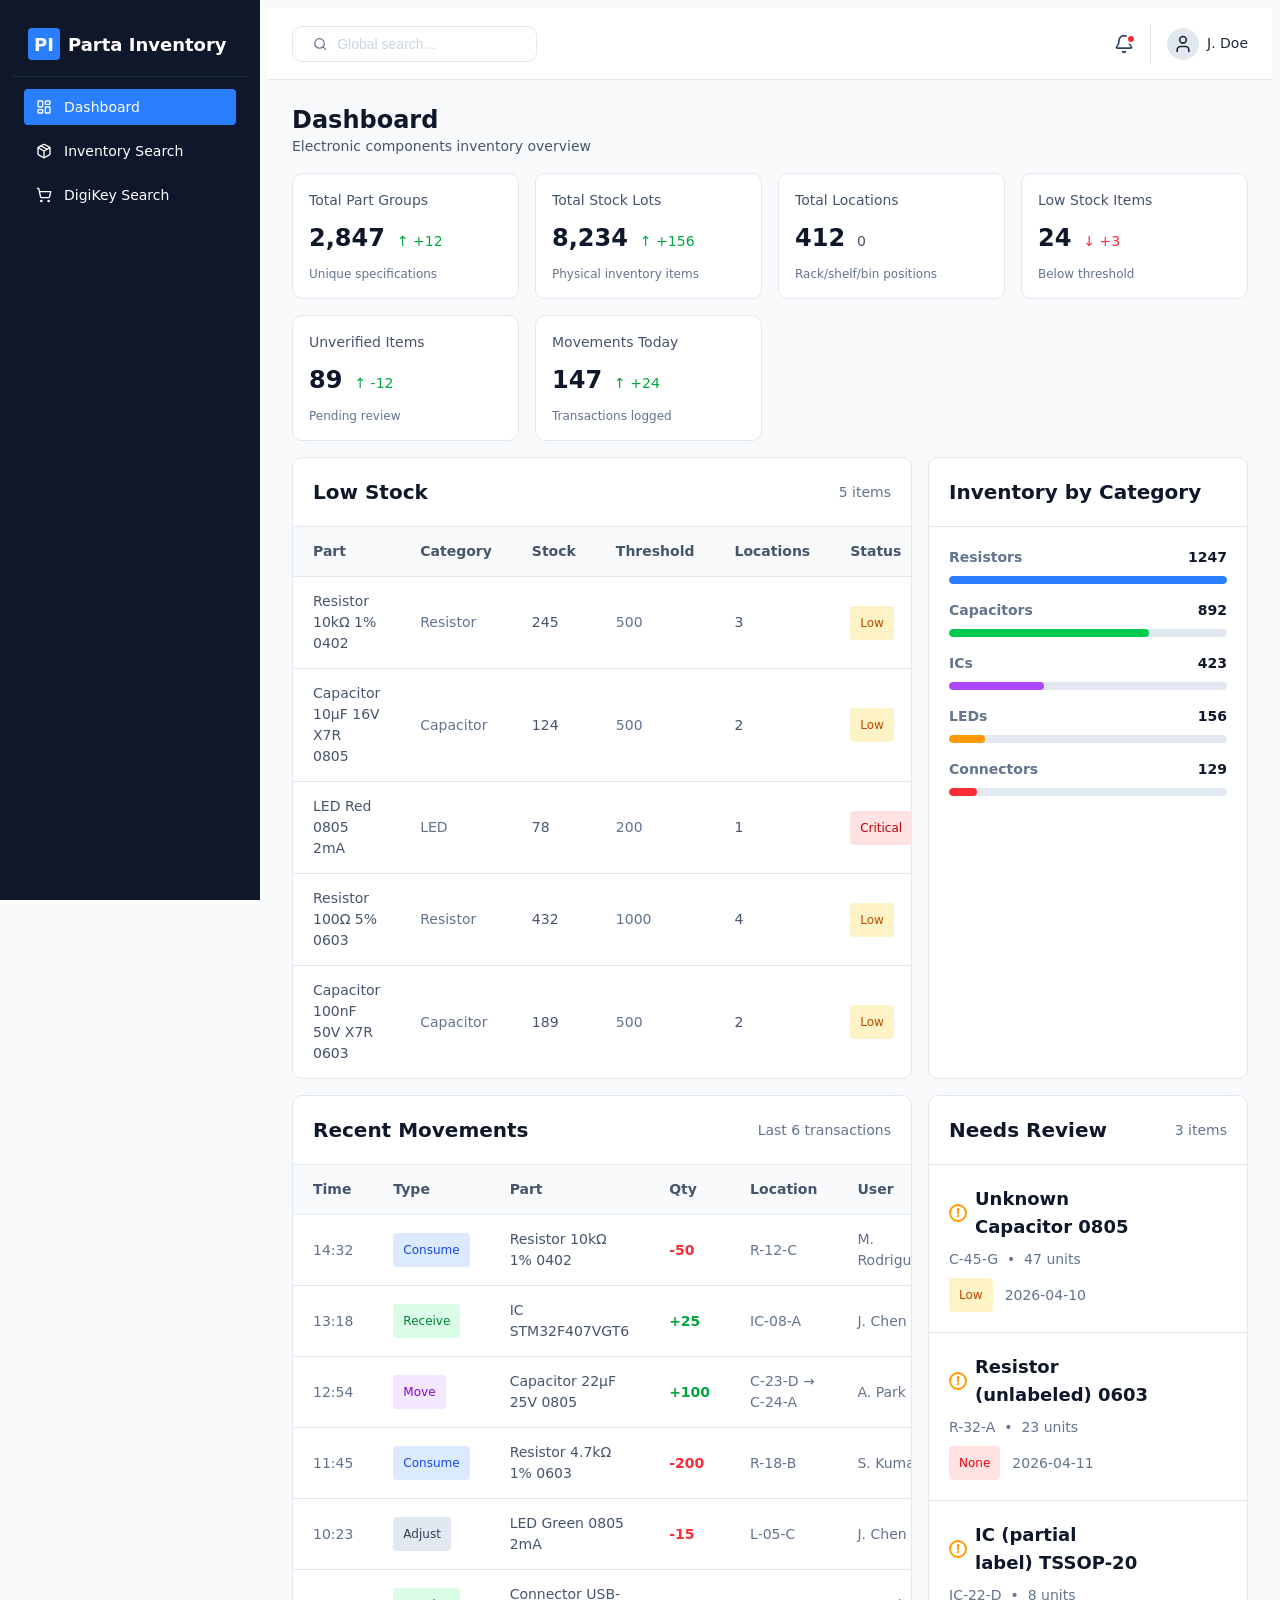
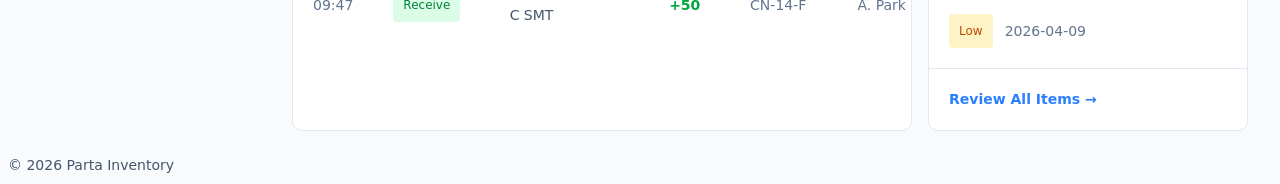
==== commit f53b9fcc: "Add DigiKey search page static" ====
--- a/index.html
+++ b/index.html
@@ -25,7 +25,7 @@
                     aria-controls="sidebar"
                     aria-expanded="true"
                 >
-                    <svg class="icon-xl" xmlns="http://www.w3.org/2000/svg" viewBox="0 0 24 24" fill="none" stroke="currentColor" stroke-width="2" stroke-linecap="round" stroke-linejoin="round">
+                    <svg class="icon-xl" xmlns="http://www.w3.org/2000/svg" viewBox="0 0 24 24" >
                         <path d="M18 6 6 18"></path>
                         <path d="m6 6 12 12"></path>
                     </svg>
@@ -34,7 +34,7 @@
             
             <nav class="flex-col">
                 <a href="index.html" class="nav-active-item">
-                    <svg class="icon-base" xmlns="http://www.w3.org/2000/svg" viewBox="0 0 24 24" fill="none" stroke="currentColor" stroke-width="2" stroke-linecap="round" stroke-linejoin="round">
+                    <svg class="icon-base" xmlns="http://www.w3.org/2000/svg" viewBox="0 0 24 24" >
                         <rect width="7" height="9" x="3" y="3" rx="1"></rect>
                         <rect width="7" height="5" x="14" y="3" rx="1"></rect>
                         <rect width="7" height="9" x="14" y="12" rx="1"></rect>
@@ -42,13 +42,20 @@
                     </svg> Dashboard
                 </a>
                 <a href="inventory.html">
-                    <svg class="icon-base"xmlns="http://www.w3.org/2000/svg" viewBox="0 0 24 24" fill="none" stroke="currentColor" stroke-width="2" stroke-linecap="round" stroke-linejoin="round">
+                    <svg class="icon-base"xmlns="http://www.w3.org/2000/svg" viewBox="0 0 24 24" >
                         <path d="M11 21.73a2 2 0 0 0 2 0l7-4A2 2 0 0 0 21 16V8a2 2 0 0 0-1-1.73l-7-4a2 2 0 0 0-2 0l-7 4A2 2 0 0 0 3 8v8a2 2 0 0 0 1 1.73z"></path>
                         <path d="M12 22V12"></path>
                         <polyline points="3.29 7 12 12 20.71 7"></polyline>
                         <path d="m7.5 4.27 9 5.15"></path>
                     </svg>Inventory Search
                 </a>    
+                <a href="digikey-search.html">
+                    <svg class="icon-cart" xmlns="http://www.w3.org/2000/svg" viewBox="0 0 24 24">
+                        <circle cx="8" cy="21" r="1"></circle>
+                        <circle cx="19" cy="21" r="1"></circle>
+                        <path d="M2.05 2.05h2l2.66 12.42a2 2 0 0 0 2 1.58h9.78a2 2 0 0 0 1.95-1.57l1.65-7.43H5.12"></path>
+                    </svg>DigiKey Search
+                </a>    
             </nav>
 
         </aside>
@@ -64,10 +71,10 @@
                 
 
                 <form id="global-search-form" role="search" aria-label="Inventory search">
-                    <label for="search-input" class="hidden">Search inventory</label>
+                    <label for="search-input" class="hidden">Global search</label>
 
                     <div class="search-container rounded flex-row flex-horizontal-center gap-2">
-                        <svg class="icon-16" xmlns="http://www.w3.org/2000/svg" width="16" height="16" viewBox="0 0 24 24" fill="none" stroke="currentColor" stroke-width="2" stroke-linecap="round" stroke-linejoin="round">
+                        <svg class="icon-16" xmlns="http://www.w3.org/2000/svg" width="16" height="16" viewBox="0 0 24 24" >
                             <circle cx="11" cy="11" r="8"/>
                             <path d="m21 21-4.3-4.3"/>
                         </svg>
@@ -75,7 +82,7 @@
                             type="search"
                             id="search-input"
                             name="q"
-                            placeholder="Search inventory..."
+                            placeholder="Global search..."
                             autocomplete="off"
                         >
                     </div>
@@ -86,7 +93,7 @@
             <div class="header-right flex-row flex-horizontal-center gap-4">
                 
                 <button id="notifications" class="icon-button" type="button" aria-label="View notifications">
-                    <svg class="icon-lg" xmlns="http://www.w3.org/2000/svg" viewBox="0 0 24 24" fill="none" stroke="currentColor" stroke-width="2" stroke-linecap="round" stroke-linejoin="round">
+                    <svg class="icon-lg" xmlns="http://www.w3.org/2000/svg" viewBox="0 0 24 24" >
                         <path d="M10.268 21a2 2 0 0 0 3.464 0"></path>
                         <path d="M3.262 15.326A1 1 0 0 0 4 17h16a1 1 0 0 0 .74-1.673C19.41 13.956 18 12.499 18 8A6 6 0 0 0 6 8c0 4.499-1.411 5.956-2.738 7.326"></path>
                     </svg>
@@ -97,7 +104,7 @@
                 
                 <a href="#" id="user" class="flex-center gap-2">
                     <span class="avatar flex-center">
-                        <svg class="icon-lg" xmlns="http://www.w3.org/2000/svg" viewBox="0 0 24 24" fill="none" stroke="currentColor" stroke-width="2" stroke-linecap="round" stroke-linejoin="round">
+                        <svg class="icon-lg" xmlns="http://www.w3.org/2000/svg" viewBox="0 0 24 24">
                             <path d="M19 21v-2a4 4 0 0 0-4-4H9a4 4 0 0 0-4 4v2"></path>
                             <circle cx="12" cy="7" r="4"></circle>
                         </svg>
--- a/css/styles.css
+++ b/css/styles.css
@@ -25,6 +25,7 @@
     --color-blue-600: oklch(54.6% 0.245 262.881);
     --color-blue-700: oklch(48.8% 0.243 264.376);
     --color-purple-100: oklch(94.6% 0.033 307.174);
+    --color-purple-200: oklch(90.2% 0.063 306.703);
     --color-purple-500: oklch(62.7% 0.265 303.9);
     --color-purple-600: oklch(55.8% 0.288 302.321);
     --color-purple-700: oklch(49.6% 0.265 301.924);
@@ -104,12 +105,27 @@
     font-size: 14px;
 }
 
-#container {
+.container {
     display: flex;
     flex-direction: column;
     min-height: 100vh;
 }
 
+.layout-with-sidebar
+{
+    display: grid;
+    grid-template-columns: minmax(640px, 1fr) minmax(280px, 380px);
+    gap: calc(var(--spacing) * 4);
+    align-items: start;
+}
+
+.layout-main,
+.layout-sidebar
+{
+    display: flex;
+    flex-direction: column;
+    gap: calc(var(--spacing) * 4);
+}
 
 /* ================================
    HTML ELEMENTS
@@ -124,6 +140,13 @@
     max-width: 100%;
     height: auto;
 }
+svg{
+    fill: none;
+    stroke: currentColor;
+    stroke-width: 2;
+    stroke-linecap: round;
+    stroke-linejoin: round;
+}
 
 h1, h2, h3, h4, p {
     margin: 0;
@@ -150,6 +173,8 @@
 /* ================================
    GENERAL STYLES
 ================================ */
+
+/* ------ TYPOGRAPHY ------------- */
 .text-xs{
     font-size: var(--text-xs);
     line-height: var(--text-xs--line-height);
@@ -187,11 +212,14 @@
 .text-red{
     color: var(--color-red-500);
 }
+.font-medium{
+    font-weight: var(--font-weight-medium);
+}
 .font-semibold{
     font-weight: var(--font-weight-semibold);
 }
 
-
+/* ------ COMMON PAGE ELEMENTS ------------- */
 
 .visually-hidden {
   border: 0;
@@ -209,10 +237,14 @@
     border-radius: var(--radius-lg);
     border: 1px solid var(--color-border);
 }
+.rounded-sm{
+    border-radius: var(--radius-sm);
+    border: 1px solid var(--color-border);
+}
+
 .white-bg{
     background: var(--color-white);
 }
-
 
 .vertical-divider
 {
@@ -240,6 +272,9 @@
     justify-content: center;
     align-items: center;
 }
+.wrap{
+    flex-wrap: wrap;
+}
 
 .gap-1 {
     gap: var(--spacing);    /* 4px */
@@ -269,6 +304,41 @@
 .hidden{
     display: none;
 }
+
+/* buttons */
+
+.btn{
+    display: flex;
+    flex-direction: row;
+    align-items: center;
+    gap: calc(var(--spacing) * 3); /* 12px */;
+    padding: 12px 16px;
+    border: 1px solid var(--color-border);
+    border-radius: var(--radius-lg);
+    background: var(--color-white);
+    color: var(--color-slate-700);
+    font-size: var(--text-sm);
+    font-weight: var(--font-weight-medium);
+    cursor: pointer;
+}
+.btn:hover{
+    background-color: var(--color-slate-50);
+}
+
+.btn-primary
+{
+    background: var(--color-blue-500);
+    border-color: var(--color-blue-500);
+    color: var(--color-white);
+    font-weight: var(--font-weight-semibold);
+}
+
+.btn-primary:hover
+{
+    background: var(--color-blue-600);
+    border-color: var(--color-blue-600);
+}
+
 .icon-button
 {
     position: relative;
@@ -282,14 +352,156 @@
     cursor: pointer;
 }
 
-
+.view-toggle
+{
+    padding: 6px;
+    background: var(--color-slate-100);
+    border-radius: var(--radius-sm);
+}
+
+.view-toggle-btn
+{
+    padding: 12px 16px;
+    border: none;
+    border-radius: var(--radius-sm);
+    background: transparent;
+    color: var(--color-slate-500);
+    cursor: pointer;
+    transition: background-color 150ms ease, color 150ms ease, box-shadow 150ms ease;
+}
+
+.view-toggle-btn.is-active
+{
+    background: var(--color-white);
+    color: var(--color-slate-900);
+    /* box-shadow: 0 2px 8px rgba(15, 23, 42, 0.08); */
+    box-shadow: 0 2px 4px var(--color-slate-300);
+}
+
+.view-toggle-btn:hover:not(.is-active)
+{
+    color: var(--color-slate-700);
+}
+
+/* chips & badges */
+.chip{
+    display: inline-flex;
+    align-items: center;
+    gap: calc(var(--spacing) * 2);
+    padding: 8px 12px;
+    border: none;
+    border-radius: var(--radius-lg);
+    background: var(--color-slate-50);
+    color: var(--color-blue-500);
+    font-size: var(--text-xs);
+    cursor: pointer;
+}
+
+.btn-chip,
+.badge-wide,
+.badge{
+    display: inline-flex;
+    align-items: center;
+    justify-content: center;
+    padding: 8px 10px;
+    border-radius: var(--radius);
+    font-size: var(--text-xs);
+    white-space: nowrap;
+    font-weight: var(--font-weight-medium);
+    background: var(--color-slate-50);
+    color: var(--color-slate-500);
+}
+
+.badge-wide{
+    display: block;
+    width: 100%;
+}
+
+.badge-blue
+{
+    color: var(--color-blue-700);
+    background: var(--color-blue-100);
+}
+
+.badge-green
+{
+    color: var(--color-green-700);
+    background: var(--color-green-100);
+}
+
+.badge-purple
+{
+    color: var(--color-purple-700);
+    background: var(--color-purple-100);
+}
+
+.badge-gray
+{
+    color: var(--color-slate-700);
+    background: var(--color-slate-200);
+}
+
+.btn-chip{
+    display: block;
+    text-align: left;
+    color: var(--color-slate-600);
+    border: none;
+    cursor: pointer;
+}
+.btn-chip:hover
+{
+    background: var(--color-slate-100);
+}
+
+
+/* ------ FORMS ------*/
+
+.form-field
+{
+    display: flex;
+    flex-direction: column;
+    gap: 8px;
+    min-width: 120px;
+}
+
+.form-label
+{
+    color: var(--color-slate-700);
+    font-weight: var(--font-weight-semibold);
+    font-size: var(--text-sm);
+}
+.form-field:has(input[required]) .form-label::after,
+.form-field:has(textarea[required]) .form-label::after,
+.form-field:has(select[required]) .form-label::after
+{
+    content: "*";
+    margin-left: 0.25rem;
+    color: var(--color-red-500);
+}
+.form-control
+{
+    width: 100%;
+    padding: 12px 14px;
+    border: 1px solid var(--color-border);
+    border-radius: var(--radius-lg);
+    background: var(--color-white);
+    color: var(--color-slate-800);
+    font: inherit;
+    outline: none;
+}
+.form-control:focus,
+.search-input:focus-within
+{
+    border-color: var(--color-blue-300);
+    box-shadow: 0 0 0 2px var(--color-blue-100);
+}
 
 
 /* ================================
    1. SIDEBAR
 ================================ */
 
-aside {
+#sidebar {
     position: fixed;
     top: 0;
     left: 0;
@@ -361,6 +573,7 @@
     border-radius: var(--radius);
 }
 
+
 /* --- sidebar menu toggle ----- */
 
 .menu-toggle
@@ -422,12 +635,12 @@
     border: none;
     outline: none;
     background: transparent;
-    font-size: var(--text-lg);
+    font-size: var(--text-sm);
     color: var(--color-slate-700);
 }
-.search-container input::placeholder
-{
-    color: var(--color-slate-400);
+input::placeholder
+{
+    color: var(--color-slate-300);
 }
 #user
 {
@@ -460,6 +673,12 @@
    3. MAIN CONTENT
 ================================ */
 
+
+/* 
+   3.1 HOME PAGE (DASHBOARD)
+ */
+
+
 main
 {
     margin-left: var(--nav-width);
@@ -546,60 +765,7 @@
     border-bottom: none;
 }
 
-.badge
-{
-    display: inline-flex;
-    align-items: center;
-    justify-content: center;
-    min-height: 24px;
-    padding: 0 10px;
-    border-radius: var(--radius);
-    font-size: var(--text-sm);
-    font-weight: var(--font-weight-semibold);
-    white-space: nowrap;
-}
-
-.badge-low
-{
-    color: var(--color-amber-700);
-    background: var(--color-amber-100);
-}
-
-.badge-critical
-{
-    color: var(--color-red-700);
-    background: var(--color-red-100);
-}
-
-.badge-none
-{
-    color: var(--color-red-600);
-    background: var(--color-red-100);
-}
-
-.badge-blue
-{
-    color: var(--color-blue-700);
-    background: var(--color-blue-100);
-}
-
-.badge-green
-{
-    color: var(--color-green-700);
-    background: var(--color-green-100);
-}
-
-.badge-purple
-{
-    color: var(--color-purple-700);
-    background: var(--color-purple-100);
-}
-
-.badge-gray
-{
-    color: var(--color-slate-700);
-    background: var(--color-slate-200);
-}
+
 
 .table-link
 {
@@ -707,6 +873,167 @@
     font-weight: var(--font-weight-semibold);
 }
 
+
+/* 
+   3.2 INVENTORY SEARCH
+ */
+
+.inventory-search-panel
+{
+    padding: calc(var(--spacing) * 4);
+}
+
+.inventory-toolbar
+{
+    justify-content: space-between;
+}
+
+.toolbar-btn-active
+{
+    background: var(--color-slate-100);
+}
+
+.results-count
+{
+    color: var(--color-slate-800);
+    font-weight: var(--font-weight-medium);
+}
+
+.active-filters
+{
+    flex-wrap: wrap;
+}
+
+.filter-chip
+{
+    background: var(--color-blue-100);
+    color: var(--color-blue-700);
+    cursor: pointer;
+}
+
+.filter-chip-close
+{
+    font-size: 16px;
+    line-height: 1;
+}
+
+.clear-filters-btn
+{
+    border: none;
+    background: transparent;
+    color: var(--color-blue-500);
+    font-weight: var(--font-weight-semibold);
+    cursor: pointer;
+}
+
+.table-part-name
+{
+    color: var(--color-slate-900);
+    font-weight: var(--font-weight-semibold);
+}
+
+.table-part-sub
+{
+    margin-top: 4px;
+}
+
+.table-tag
+{
+    display: inline-flex;
+    align-items: center;
+    justify-content: center;
+    min-height: 28px;
+    padding: 0 12px;
+    border-radius: var(--radius);
+    background: var(--color-slate-100);
+    color: var(--color-slate-700);
+    font-size: var(--text-sm);
+    font-weight: var(--font-weight-medium);
+}
+
+.table-count-badge
+{
+    background: var(--color-blue-100);
+    color: var(--color-blue-700);
+}
+
+.badge-low
+{
+    color: var(--color-amber-700);
+    background: var(--color-amber-100);
+}
+
+.badge-critical
+{
+    color: var(--color-red-700);
+    background: var(--color-red-100);
+}
+
+.badge-none
+{
+    color: var(--color-red-600);
+    background: var(--color-red-100);
+}
+
+.empty-state-cell
+{
+    padding: 32px !important;
+    text-align: center !important;
+    color: var(--color-slate-500);
+}
+
+
+/* ================================
+   3.3 DIGIKEY / COMPONENT SEARCH PAGE
+================================ */
+
+.digikey-form-filters-group{
+    display: grid;
+    grid-template-columns: repeat(4, minmax(0, 1fr));
+}
+
+.form-note
+{
+    padding-top: calc(var(--spacing) * 2);
+    border-top: 1px solid var(--color-border);
+    color: var(--color-slate-500);
+}
+
+.info-panel .panel-body
+{
+    padding: calc(var(--spacing) * 5);
+}
+
+.info-panel-purple
+{
+    background: var(--color-purple-100);
+    border-color: var(--color-purple-200);
+}
+
+.info-panel-purple h3,
+.info-panel-purple p,
+.info-panel-purple svg
+{
+    color: var(--color-purple-700);
+}
+
+.info-title-row
+{
+    align-items: flex-start;
+}
+
+.search-results-placeholder .panel-body
+{
+    min-height: 180px;
+    display: flex;
+    align-items: center;
+}
+
+
+
+
+
+
 @media (max-width: 1100px)
 {
     .dashboard-grid
@@ -715,8 +1042,87 @@
     }
 }
 
+
+
+
+/********************************/
+/* ---------- MOBILE ---------- */
+/********************************/
+
 @media (max-width: 768px)
 {
+    #sidebar
+    {
+        transform: translateX(-100%);
+        transition: transform 0.25s ease;
+        width: var(--nav-width);
+    }
+
+    #sidebar.open
+    {
+        transform: translateX(0);
+    }
+
+    #menu-close
+    {
+        display: inline-flex;
+    }
+
+    header
+    {
+        margin-left: 0;
+        padding: 0 16px;
+        height: 70px;
+    }
+
+    main
+    {
+        margin-left: 0;
+        padding: 20px 16px;
+    }
+
+    footer
+    {
+        margin-left: 0;
+        padding: 16px;
+    }
+
+    .menu-toggle
+    {
+        display: inline-block;
+    }
+
+    #global-search-form
+    {
+        display: none   ;
+    }
+    .layout-with-sidebar
+    {
+        grid-template-columns: 1fr;
+    }
+
+    /* INVERTORY SEARCH  */
+    
+    .inventory-search-panel
+    {
+        padding: 16px;
+    }
+
+    .inventory-toolbar
+    {
+        align-items: flex-start;
+    }
+
+    .toolbar-right
+    {
+        width: 100%;
+    }
+
+    .sort-select
+    {
+        width: 100%;
+    }
+
     .data-table
     {
         display: block;
@@ -738,62 +1144,3 @@
         padding: 12px 16px;
     }
 }
-
-
-/********************************/
-/* ---------- MOBILE ---------- */
-/********************************/
-
-@media (max-width: 768px)
-{
-    aside
-    {
-        transform: translateX(-100%);
-        transition: transform 0.25s ease;
-        width: var(--nav-width);
-    }
-
-    aside.open
-    {
-        transform: translateX(0);
-    }
-
-    #menu-close
-    {
-        display: inline-flex;
-    }
-
-    header
-    {
-        margin-left: 0;
-        padding: 0 16px;
-        height: 70px;
-    }
-
-    main
-    {
-        margin-left: 0;
-        padding: 20px 16px;
-    }
-
-    footer
-    {
-        margin-left: 0;
-        padding: 16px;
-    }
-
-    .menu-toggle
-    {
-        display: inline-block;
-    }
-
-    #global-search-form
-    {
-        display: none   ;
-    }
-
-    /* #user span
-    {
-        display: none;
-    } */
-}
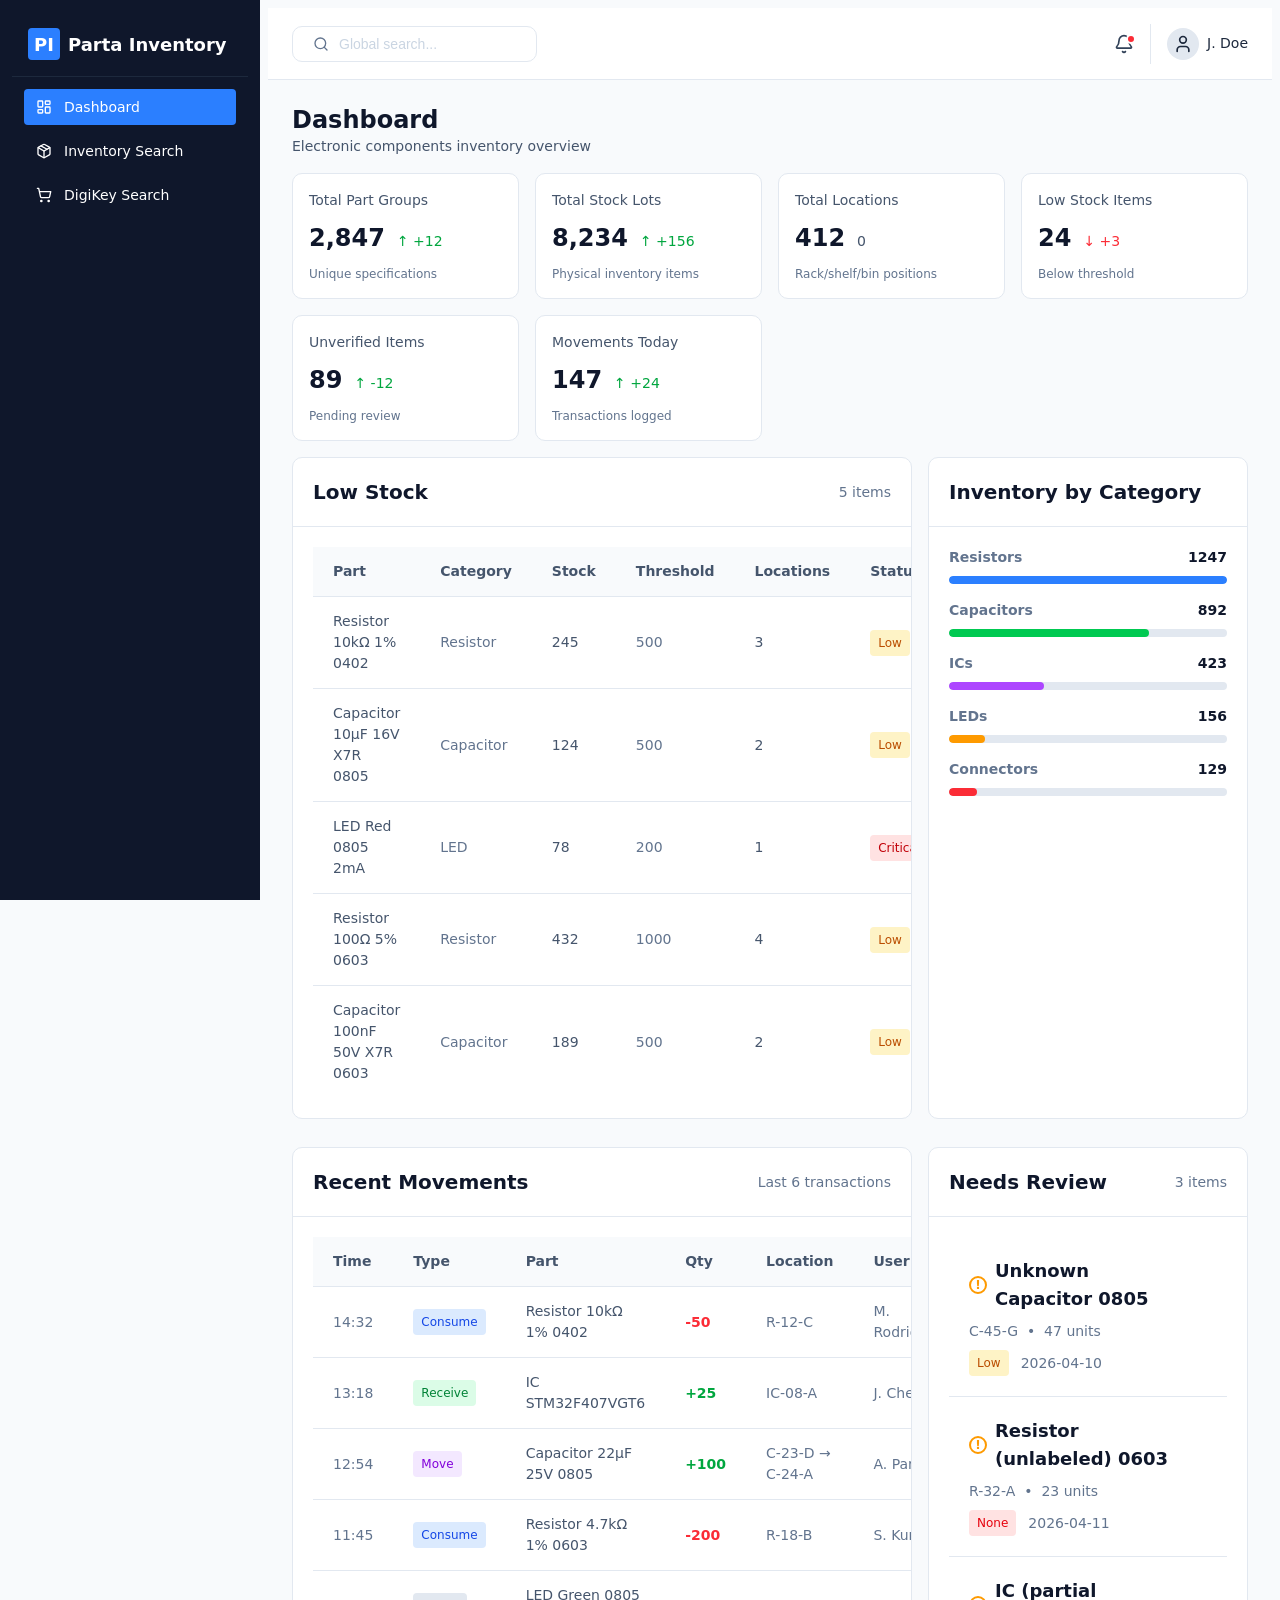
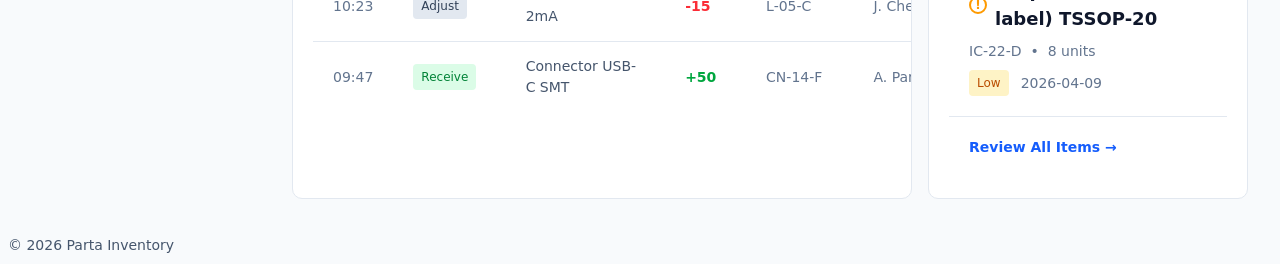
==== commit 7ec755e7: "Digikey Search Page with Search results (static)" ====
--- a/index.html
+++ b/index.html
@@ -11,9 +11,9 @@
 
         <aside id="sidebar">
 
-            <div class="sidebar-header flex-row flex-horizontal-center">
+            <div class="sidebar-header row-space-between vertical-center">
                 
-                <a href="index.html" class="sidebar-logo flex-row flex-horizontal-center gap-2" aria-label="Parta Inventory home">
+                <a href="index.html" class="sidebar-logo flex-row vertical-center gap-2" aria-label="Parta Inventory home">
                     <div id="logo" class="blue-bg flex-center">PI</div><span class="logo-text">Parta Inventory</span>
                 </a>
 
@@ -34,7 +34,7 @@
             
             <nav class="flex-col">
                 <a href="index.html" class="nav-active-item">
-                    <svg class="icon-base" xmlns="http://www.w3.org/2000/svg" viewBox="0 0 24 24" >
+                    <svg xmlns="http://www.w3.org/2000/svg" viewBox="0 0 24 24" >
                         <rect width="7" height="9" x="3" y="3" rx="1"></rect>
                         <rect width="7" height="5" x="14" y="3" rx="1"></rect>
                         <rect width="7" height="9" x="14" y="12" rx="1"></rect>
@@ -42,7 +42,7 @@
                     </svg> Dashboard
                 </a>
                 <a href="inventory.html">
-                    <svg class="icon-base"xmlns="http://www.w3.org/2000/svg" viewBox="0 0 24 24" >
+                    <svg xmlns="http://www.w3.org/2000/svg" viewBox="0 0 24 24" >
                         <path d="M11 21.73a2 2 0 0 0 2 0l7-4A2 2 0 0 0 21 16V8a2 2 0 0 0-1-1.73l-7-4a2 2 0 0 0-2 0l-7 4A2 2 0 0 0 3 8v8a2 2 0 0 0 1 1.73z"></path>
                         <path d="M12 22V12"></path>
                         <polyline points="3.29 7 12 12 20.71 7"></polyline>
@@ -50,7 +50,7 @@
                     </svg>Inventory Search
                 </a>    
                 <a href="digikey-search.html">
-                    <svg class="icon-cart" xmlns="http://www.w3.org/2000/svg" viewBox="0 0 24 24">
+                    <svg xmlns="http://www.w3.org/2000/svg" viewBox="0 0 24 24">
                         <circle cx="8" cy="21" r="1"></circle>
                         <circle cx="19" cy="21" r="1"></circle>
                         <path d="M2.05 2.05h2l2.66 12.42a2 2 0 0 0 2 1.58h9.78a2 2 0 0 0 1.95-1.57l1.65-7.43H5.12"></path>
@@ -62,7 +62,7 @@
 
         <div class="sidebar-overlay" id="sidebar-overlay"></div>
         
-        <header class="flex-row flex-horizontal-center white-bg">
+        <header class="row-space-between vertical-center white-bg">
             
             <div id="header-left">
                 <button id="menu-toggle" class="menu-toggle" aria-label="Open menu">
@@ -73,7 +73,7 @@
                 <form id="global-search-form" role="search" aria-label="Inventory search">
                     <label for="search-input" class="hidden">Global search</label>
 
-                    <div class="search-container rounded flex-row flex-horizontal-center gap-2">
+                    <div class="search-container rounded flex-row vertical-center gap-2">
                         <svg class="icon-16" xmlns="http://www.w3.org/2000/svg" width="16" height="16" viewBox="0 0 24 24" >
                             <circle cx="11" cy="11" r="8"/>
                             <path d="m21 21-4.3-4.3"/>
@@ -90,7 +90,7 @@
 
             </div>
             
-            <div class="header-right flex-row flex-horizontal-center gap-4">
+            <div class="header-right flex-row vertical-center gap-4">
                 
                 <button id="notifications" class="icon-button" type="button" aria-label="View notifications">
                     <svg class="icon-lg" xmlns="http://www.w3.org/2000/svg" viewBox="0 0 24 24" >
@@ -132,13 +132,13 @@
                 <p>Electronic components inventory overview</p>
             </div>
 
-            <section class="block-section" aria-label="Inventory summary">
+            <section class="grid gap-4" aria-label="Inventory summary">
                 
                 <article class="card rounded ">
                     <p class="text-sm">Total Part Groups</p>
                     <div class="card-value-row">
                         <span class="text-2xl text-900 font-semibold">2,847</span>
-                        <span class="text-green">↑ +12</span>
+                        <span class="color-green">↑ +12</span>
                     </div>
                     <p class="text-xs text-500">Unique specifications</p>
                 </article>
@@ -147,7 +147,7 @@
                     <p class="text-sm">Total Stock Lots</p>
                     <div class="card-value-row">
                         <span class="text-2xl text-900 font-semibold">8,234</span>
-                        <span class="text-green">↑ +156</span>
+                        <span class="color-green">↑ +156</span>
                     </div>
                     <p class="text-xs text-500">Physical inventory items</p>
                 </article>
@@ -165,7 +165,7 @@
                     <p class="text-sm">Low Stock Items</p>
                     <div class="card-value-row">
                         <span class="text-2xl text-900 font-semibold">24</span>
-                        <span class="text-red">↓ +3</span>
+                        <span class="color-red">↓ +3</span>
                     </div>
                     <p class="text-xs text-500">Below threshold</p>
                 </article>
@@ -174,7 +174,7 @@
                     <p class="text-sm">Unverified Items</p>
                     <div class="card-value-row">
                         <span class="text-2xl text-900 font-semibold">89</span>
-                        <span class="text-green">↑ -12</span>
+                        <span class="color-green">↑ -12</span>
                     </div>
                     <p class="text-xs text-500">Pending review</p>
                 </article>
@@ -183,17 +183,17 @@
                     <p class="text-sm">Movements Today</p>
                     <div class="card-value-row">
                         <span class="text-2xl text-900 font-semibold">147</span>
-                        <span class="text-green">↑ +24</span>
+                        <span class="color-green">↑ +24</span>
                     </div>
                     <p class="text-xs text-500">Transactions logged</p>
                 </article>
             </section>
 
 
-            <div class="dashboard-grid">
-
-                <section class="panel rounded">
-                    <div class="panel-header flex-row flex-horizontal-center">
+            <div class="layout-with-sidebar">
+
+                <section class="panel">
+                    <div class="panel-header">
                         <h2>Low Stock</h2>
                         <span class="text-500">5 items</span>
                     </div>
@@ -256,14 +256,14 @@
                     </div>
                 </section>
 
-                <section class="panel rounded">
-                    <div class="panel-header flex-row flex-horizontal-center">
+                <section class="panel">
+                    <div class="panel-header">
                         <h2>Inventory by Category</h2>
                     </div>
 
                     <div class="panel-body flex-col gap-4">
-                        <div class="category-item flex-col gap-2">
-                            <div class="flex-row flex-horizontal-center">
+                        <div class="flex-col gap-2 ">
+                            <div class="vertical-center row-space-between">
                                 <span class="text-500 font-semibold">Resistors</span>
                                 <span class="text-900 font-semibold">1247</span>
                             </div>
@@ -279,8 +279,8 @@
                             </div>
                         </div>
 
-                        <div class="category-item flex-col gap-2">
-                            <div class="flex-row flex-horizontal-center">
+                        <div class="flex-col gap-2">
+                            <div class="vertical-center row-space-between">
                                 <span class="text-500 font-semibold">Capacitors</span>
                                 <span class="text-900 font-semibold">892</span>
                             </div>
@@ -296,8 +296,8 @@
                             </div>
                         </div>
 
-                        <div class="category-item flex-col gap-2">
-                            <div class="flex-row flex-horizontal-center">
+                        <div class="flex-col gap-2">
+                            <div class="vertical-center row-space-between">
                                 <span class="text-500 font-semibold">ICs</span>
                                 <span class="text-900 font-semibold">423</span>
                             </div>
@@ -313,8 +313,8 @@
                             </div>
                         </div>
 
-                        <div class="category-item flex-col gap-2">
-                            <div class="flex-row flex-horizontal-center">
+                        <div class="flex-col gap-2">
+                            <div class="vertical-center row-space-between">
                                 <span class="text-500 font-semibold">LEDs</span>
                                 <span class="text-900 font-semibold">156</span>
                             </div>
@@ -330,8 +330,8 @@
                             </div>
                         </div>
 
-                        <div class="category-item flex-col gap-2">
-                            <div class="flex-row flex-horizontal-center">
+                        <div class="flex-col gap-2">
+                            <div class="vertical-center row-space-between">
                                 <span class="text-500 font-semibold">Connectors</span>
                                 <span class="text-900 font-semibold">129</span>
                             </div>
@@ -349,8 +349,8 @@
                     </div>
                 </section>
 
-                <section class="panel rounded">
-                    <div class="panel-header flex-row flex-horizontal-center">
+                <section class="panel">
+                    <div class="panel-header">
                         <h2>Recent Movements</h2>
                         <span class="text-500">Last 6 transactions</span>
                     </div>
@@ -373,16 +373,16 @@
                                     <td class="text-500">14:32</td>
                                     <td><span class="badge badge-blue">Consume</span></td>
                                     <td>Resistor 10kΩ 1% 0402</td>
-                                    <td class="text-red font-semibold">-50</td>
+                                    <td class="color-red font-semibold">-50</td>
                                     <td class="text-500">R-12-C</td>
                                     <td class="text-500">M. Rodriguez</td>
-                                    <td><a href="#" class="table-link">PRJ-2847</a></td>
+                                    <td><a href="#" class="accent-link">PRJ-2847</a></td>
                                 </tr>
                                 <tr>
                                     <td class="text-500">13:18</td>
                                     <td><span class="badge badge-green">Receive</span></td>
                                     <td>IC STM32F407VGT6</td>
-                                    <td class="text-green font-semibold">+25</td>
+                                    <td class="color-green font-semibold">+25</td>
                                     <td class="text-500">IC-08-A</td>
                                     <td class="text-500">J. Chen</td>
                                     <td class="text-400">—</td>
@@ -391,7 +391,7 @@
                                     <td class="text-500">12:54</td>
                                     <td><span class="badge badge-purple">Move</span></td>
                                     <td>Capacitor 22μF 25V 0805</td>
-                                    <td class="text-green font-semibold">+100</td>
+                                    <td class="color-green font-semibold">+100</td>
                                     <td class="text-500">C-23-D → C-24-A</td>
                                     <td class="text-500">A. Park</td>
                                     <td class="text-400">—</td>
@@ -400,16 +400,16 @@
                                     <td class="text-500">11:45</td>
                                     <td><span class="badge badge-blue">Consume</span></td>
                                     <td>Resistor 4.7kΩ 1% 0603</td>
-                                    <td class="text-red font-semibold">-200</td>
+                                    <td class="color-red font-semibold">-200</td>
                                     <td class="text-500">R-18-B</td>
                                     <td class="text-500">S. Kumar</td>
-                                    <td><a href="#" class="table-link">PRJ-2851</a></td>
+                                    <td><a href="#" class="accent-link">PRJ-2851</a></td>
                                 </tr>
                                 <tr>
                                     <td class="text-500">10:23</td>
                                     <td><span class="badge badge-gray">Adjust</span></td>
                                     <td>LED Green 0805 2mA</td>
-                                    <td class="text-red font-semibold">-15</td>
+                                    <td class="color-red font-semibold">-15</td>
                                     <td class="text-500">L-05-C</td>
                                     <td class="text-500">J. Chen</td>
                                     <td class="text-400">—</td>
@@ -418,7 +418,7 @@
                                     <td class="text-500">09:47</td>
                                     <td><span class="badge badge-green">Receive</span></td>
                                     <td>Connector USB-C SMT</td>
-                                    <td class="text-green font-semibold">+50</td>
+                                    <td class="color-green font-semibold">+50</td>
                                     <td class="text-500">CN-14-F</td>
                                     <td class="text-500">A. Park</td>
                                     <td class="text-400">—</td>
@@ -428,8 +428,8 @@
                     </div>
                 </section>
 
-                <section class="panel rounded">
-                    <div class="panel-header flex-row flex-horizontal-center">
+                <section class="panel">
+                    <div class="panel-header">
                         <h2>Needs Review</h2>
                         <span class="text-500">3 items</span>
                     </div>
@@ -443,7 +443,7 @@
                                         <h3 class="review-title">Unknown Capacitor 0805</h3>
                                     </div>
                                     <p class="text-500">C-45-G &nbsp;•&nbsp; 47 units</p>
-                                    <div class="flex-row gap-3 flex-horizontal-center">
+                                    <div class="flex-row gap-3 vertical-center">
                                         <span class="badge badge-low">Low</span>
                                         <span class="text-500">2026-04-10</span>
                                     </div>
@@ -457,7 +457,7 @@
                                         <h3 class="review-title">Resistor (unlabeled) 0603</h3>
                                     </div>
                                     <p class="text-500">R-32-A &nbsp;•&nbsp; 23 units</p>
-                                    <div class="flex-row gap-3 flex-horizontal-center">
+                                    <div class="flex-row gap-3 vertical-center">
                                         <span class="badge badge-none">None</span>
                                         <span class="text-500">2026-04-11</span>
                                     </div>
@@ -471,7 +471,7 @@
                                         <h3 class="review-title">IC (partial label) TSSOP-20</h3>
                                     </div>
                                     <p class="text-500">IC-22-D &nbsp;•&nbsp; 8 units</p>
-                                    <div class="flex-row gap-3 flex-horizontal-center">
+                                    <div class="flex-row gap-3 vertical-center">
                                         <span class="badge badge-low">Low</span>
                                         <span class="text-500">2026-04-09</span>
                                     </div>
--- a/css/styles.css
+++ b/css/styles.css
@@ -56,7 +56,7 @@
     --text-lg--line-height: calc(1.75 / 1.125);
     --text-xl: 1.25rem;
     --text-xl--line-height: calc(1.75 / 1.25);
-    --text-2xl: 1.5rem;
+    --text-2xl: 1.5rem; 
     --text-2xl--line-height: calc(2 / 1.5);
     --font-weight-normal: 400;
     --font-weight-medium: 500;
@@ -106,18 +106,10 @@
 }
 
 .container {
-    display: flex;
-    flex-direction: column;
     min-height: 100vh;
 }
 
-.layout-with-sidebar
-{
-    display: grid;
-    grid-template-columns: minmax(640px, 1fr) minmax(280px, 380px);
-    gap: calc(var(--spacing) * 4);
-    align-items: start;
-}
+
 
 .layout-main,
 .layout-sidebar
@@ -146,6 +138,8 @@
     stroke-width: 2;
     stroke-linecap: round;
     stroke-linejoin: round;
+    width: 16px;
+    height: 16px;
 }
 
 h1, h2, h3, h4, p {
@@ -206,17 +200,122 @@
     color: var(--color-slate-400);
 }
 
-.text-green{
+.color-green{
     color: var(--color-green-600);
 }
-.text-red{
+.color-red{
     color: var(--color-red-500);
 }
+.color-blue{
+    color: var(--color-blue-500)
+}
+
 .font-medium{
     font-weight: var(--font-weight-medium);
 }
 .font-semibold{
     font-weight: var(--font-weight-semibold);
+}
+
+.review-link,
+.accent-link{
+    color: var(--color-blue-600);
+    text-decoration: none;
+    font-weight: var(--font-weight-medium);
+}
+.review-link
+{
+    display: block;
+    padding: calc(var(--spacing) * 5);
+    font-weight: var(--font-weight-semibold);
+}
+
+
+.grid,
+.grid-2, 
+.grid-3, 
+.grid-4{
+    display: grid;
+}
+.grid{
+    grid-template-columns: repeat(auto-fit, minmax(180px, 1fr));
+}
+.grid-2{
+    display: grid;
+    grid-template-columns: repeat(2, minmax(0, 1fr));
+}
+.grid-3{
+    display: grid;
+    grid-template-columns: repeat(3, minmax(0, 1fr));
+}
+.grid-4{
+    display: grid;
+    grid-template-columns: repeat(4, minmax(0, 1fr));
+
+}
+
+.flex-col {
+    display: flex;
+    flex-direction: column;
+}
+.flex-row {
+    display: flex;
+    flex-direction: row;
+}
+.horizontal-center {
+    justify-content: center;
+}
+.vertical-center {
+    align-items: center;
+}
+.vertical-baseline{
+    align-items: baseline;
+}
+.flex-baseline{
+    display: flex;
+    flex-direction: row;
+    gap: var(--spacing);
+    align-items: baseline;
+}
+.flex-center {
+    display: flex;
+    justify-content: center;
+    align-items: center;
+}
+.wrap{
+    flex-wrap: wrap;
+}
+.row-space-between{
+    display: flex;
+    flex-direction: row;
+    justify-content: space-between;
+}
+
+.gap-1 {
+    gap: var(--spacing);    /* 4px */
+}
+.gap-2 {
+    gap: calc(var(--spacing) * 2); /* 8px */
+}
+.gap-3 {
+    gap: calc(var(--spacing) * 3); /* 12px */
+}
+.gap-4 {
+    gap: calc(var(--spacing) * 4); /* 16px */
+}
+
+.no-padding
+{
+    padding: 0;
+}
+.full-width{
+    width: 100%;
+}
+.hidden{
+    display: none;
+}
+.white-bg{
+    background: var(--color-white);
 }
 
 /* ------ COMMON PAGE ELEMENTS ------------- */
@@ -233,6 +332,7 @@
   white-space: nowrap;
 }
 
+.panel,
 .rounded{
     border-radius: var(--radius-lg);
     border: 1px solid var(--color-border);
@@ -242,10 +342,6 @@
     border: 1px solid var(--color-border);
 }
 
-.white-bg{
-    background: var(--color-white);
-}
-
 .vertical-divider
 {
     width: 1px;
@@ -253,45 +349,9 @@
     background: var(--color-border);
 }
 
-.flex-col {
-    display: flex;
-    flex-direction: column;
-}
-.flex-row {
-    display: flex;
-    flex-direction: row;
-}
-.flex-vertical-center {
-    justify-content: center;
-}
-.flex-horizontal-center {
-    align-items: center;
-}
-.flex-center {
-    display: flex;
-    justify-content: center;
-    align-items: center;
-}
-.wrap{
-    flex-wrap: wrap;
-}
-
-.gap-1 {
-    gap: var(--spacing);    /* 4px */
-}
-.gap-2 {
-    gap: calc(var(--spacing) * 2); /* 8px */
-}
-.gap-3 {
-    gap: calc(var(--spacing) * 3); /* 12px */
-}
-.gap-4 {
-    gap: calc(var(--spacing) * 4); /* 16px */
-}
-
-.icon-base {
-    width: 16px;
-    height: 16px;
+.icon-sm{
+    width: 12px;
+    height: 12px;
 }
 .icon-lg{
     width: 20px;
@@ -301,9 +361,7 @@
     width: 24px;
     height: 24px;
 }
-.hidden{
-    display: none;
-}
+
 
 /* buttons */
 
@@ -383,18 +441,34 @@
     color: var(--color-slate-700);
 }
 
+
 /* chips & badges */
+
+.filter-chip,
 .chip{
     display: inline-flex;
     align-items: center;
     gap: calc(var(--spacing) * 2);
-    padding: 8px 12px;
+    padding: 6px 10px;
     border: none;
-    border-radius: var(--radius-lg);
-    background: var(--color-slate-50);
-    color: var(--color-blue-500);
+    border-radius: var(--radius);
+    background: var(--color-slate-100);
+    color: var(--color-slate-600);
     font-size: var(--text-xs);
+    font-weight: var(--font-weight-medium);
     cursor: pointer;
+}
+
+.filter-chip
+{
+    background: var(--color-blue-100);
+    color: var(--color-blue-700);
+    cursor: pointer;
+}
+.filter-chip-close
+{
+    font-size: 16px;
+    line-height: 1;
 }
 
 .btn-chip,
@@ -403,12 +477,12 @@
     display: inline-flex;
     align-items: center;
     justify-content: center;
-    padding: 8px 10px;
+    padding: 4px 8px;
     border-radius: var(--radius);
     font-size: var(--text-xs);
     white-space: nowrap;
     font-weight: var(--font-weight-medium);
-    background: var(--color-slate-50);
+    background: var(--color-slate-100);
     color: var(--color-slate-500);
 }
 
@@ -481,7 +555,7 @@
 .form-control
 {
     width: 100%;
-    padding: 12px 14px;
+    padding: 10px 12px;
     border: 1px solid var(--color-border);
     border-radius: var(--radius-lg);
     background: var(--color-white);
@@ -494,6 +568,12 @@
 {
     border-color: var(--color-blue-300);
     box-shadow: 0 0 0 2px var(--color-blue-100);
+}
+.form-note
+{
+    padding-top: calc(var(--spacing) * 2);
+    border-top: 1px solid var(--color-border);
+    color: var(--color-slate-500);
 }
 
 
@@ -516,7 +596,6 @@
 
 .sidebar-header
 {
-    justify-content: space-between;
     border-bottom: 1px solid var(--color-slate-800);
     padding: 16px;
     font-weight: var(--font-weight-semibold);
@@ -564,10 +643,6 @@
     font-size: var(--text-sm);
     line-height: var(--tw-leading, var(--text-sm--line-height));
 }
-nav a svg{
-    width: 16px;
-    height: 16px;
-}
 nav a:hover{
     background: var(--color-slate-800);
     border-radius: var(--radius);
@@ -605,6 +680,39 @@
     visibility: visible;
 }
 
+/* Panel  */
+
+.panel
+{
+    background: var(--color-white);
+    overflow: hidden;
+    margin-bottom: calc(var(--spacing) * 3);
+}
+.panel-header
+{
+    display: flex;
+    flex-direction: row;
+    align-items: center;
+    justify-content: space-between;
+    border-bottom: 1px solid var(--color-border);
+}
+.panel-header,
+.panel-body
+{
+    padding: calc(var(--spacing) * 5);
+}
+.panel-title{
+    font-size: var(--text-sm);
+    font-weight: var(--font-weight-medium);
+    color: var(--color-slate-900);
+}
+.panel-body-section{
+    border-bottom: 1px solid var(--color-border);
+    padding-bottom: calc(var(--spacing) * 5);
+}
+
+
+
 
 /* ================================
    2. HEADER
@@ -619,11 +727,10 @@
     margin-left: var(--nav-width);
     padding: 12px 24px;
     border-bottom: 1px solid var(--color-border);
-    justify-content: space-between;
 }
 
 .search-container{
-    width: 100%;
+    /* width: 100%; */
     padding: 8px 20px;
 }
 .search-container svg{
@@ -631,7 +738,7 @@
 }
 .search-container input
 {
-    width: 100%;
+    /* width: 100%; */
     border: none;
     outline: none;
     background: transparent;
@@ -686,12 +793,6 @@
     min-height: calc(100vh - var(--header-height));
 }
 
-.block-section
-{
-    display: grid;
-    grid-template-columns: repeat(auto-fit, minmax(180px, 1fr));
-    gap: calc(var(--spacing) * 4); /* 16px */
-}
 .card
 {
     display: flex;
@@ -708,35 +809,23 @@
     gap: calc(var(--spacing) * 3);  /*  12px */
 }
 
-.dashboard-grid
+.layout-with-sidebar
 {
     display: grid;
     grid-template-columns: minmax(0, 2fr) minmax(320px, 1fr);
     gap: calc(var(--spacing) * 4);
 }
-
-.panel
-{
-    background: var(--color-white);
-    overflow: hidden;
-}
-
-.panel-header
-{
-    justify-content: space-between;
-    padding: calc(var(--spacing) * 5);
-    border-bottom: 1px solid var(--color-border);
-}
-
-.panel-body
-{
-    padding: calc(var(--spacing) * 5);
-}
-
-.no-padding
-{
-    padding: 0;
-}
+/* .layout-with-sidebar
+{
+    display: grid;
+    grid-template-columns: minmax(640px, 1fr) minmax(280px, 380px);
+    gap: calc(var(--spacing) * 4);
+    align-items: start;
+} */
+
+
+
+
 
 .data-table
 {
@@ -765,28 +854,9 @@
     border-bottom: none;
 }
 
-
-
-.table-link
-{
-    color: var(--color-blue-500);
-    text-decoration: none;
-    font-weight: var(--font-weight-medium);
-}
-
-.category-item
-{
-    width: 100%;
-}
-
-.category-item > .flex-row
-{
-    justify-content: space-between;
-}
-
 .progress-track
 {
-    width: 100%;
+    /* width: 100%; */
     height: 8px;
     background: var(--color-slate-200);
     border-radius: 999px;
@@ -864,14 +934,7 @@
     flex-shrink: 0;
 }
 
-.review-link
-{
-    display: block;
-    padding: calc(var(--spacing) * 5);
-    color: var(--color-blue-500);
-    text-decoration: none;
-    font-weight: var(--font-weight-semibold);
-}
+
 
 
 /* 
@@ -897,24 +960,6 @@
 {
     color: var(--color-slate-800);
     font-weight: var(--font-weight-medium);
-}
-
-.active-filters
-{
-    flex-wrap: wrap;
-}
-
-.filter-chip
-{
-    background: var(--color-blue-100);
-    color: var(--color-blue-700);
-    cursor: pointer;
-}
-
-.filter-chip-close
-{
-    font-size: 16px;
-    line-height: 1;
 }
 
 .clear-filters-btn
@@ -986,59 +1031,34 @@
 /* ================================
    3.3 DIGIKEY / COMPONENT SEARCH PAGE
 ================================ */
-
-.digikey-form-filters-group{
-    display: grid;
-    grid-template-columns: repeat(4, minmax(0, 1fr));
-}
-
-.form-note
-{
-    padding-top: calc(var(--spacing) * 2);
-    border-top: 1px solid var(--color-border);
+.spec-item
+{
+    /* min-width: 180px; */
+    font-size: var(--text-xs);
     color: var(--color-slate-500);
 }
 
-.info-panel .panel-body
-{
-    padding: calc(var(--spacing) * 5);
-}
-
-.info-panel-purple
-{
-    background: var(--color-purple-100);
-    border-color: var(--color-purple-200);
-}
-
-.info-panel-purple h3,
-.info-panel-purple p,
-.info-panel-purple svg
-{
-    color: var(--color-purple-700);
-}
-
-.info-title-row
-{
-    align-items: flex-start;
-}
-
-.search-results-placeholder .panel-body
-{
-    min-height: 180px;
-    display: flex;
-    align-items: center;
-}
-
-
-
-
-
-
-@media (max-width: 1100px)
-{
-    .dashboard-grid
+.spec-item dd
+{
+    margin: 0;
+    font-size: var(--text-sm);
+    font-weight: var(--font-weight-medium);
+    color: var(--color-slate-900);
+}
+
+
+
+
+
+
+@media (max-width: 1200px)
+{
+    .layout-with-sidebar
     {
         grid-template-columns: 1fr;
+    }
+    .grid-4{
+        grid-template-columns: repeat(2, minmax(0, 1fr));
     }
 }
 
@@ -1096,7 +1116,11 @@
     {
         display: none   ;
     }
-    .layout-with-sidebar
+    
+    .layout-with-sidebar,
+    .grid-2,
+    .grid-3,
+    .grid-4
     {
         grid-template-columns: 1fr;
     }
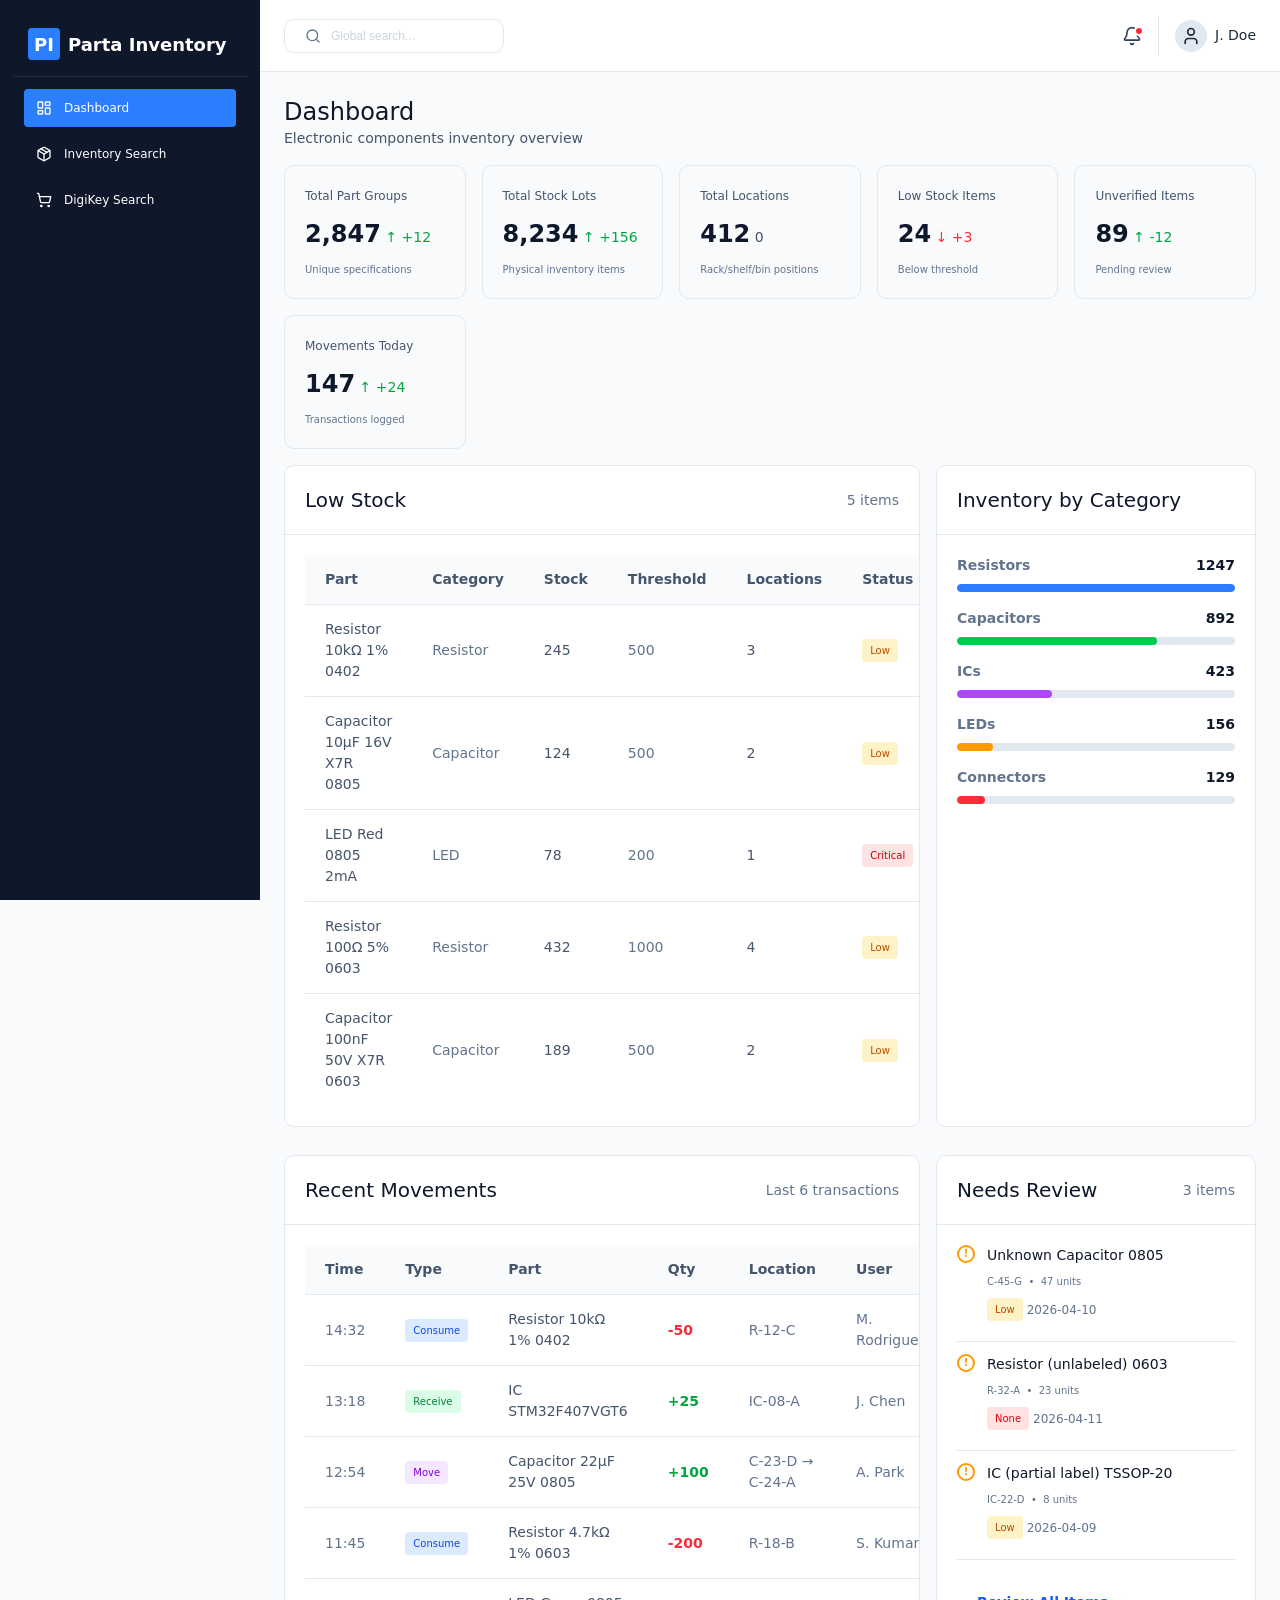
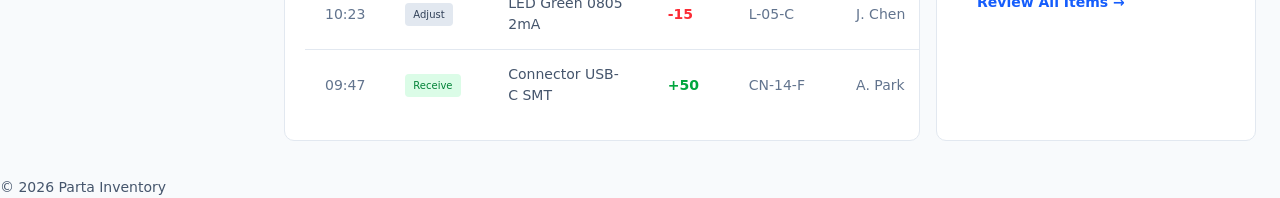
==== commit 42a0a785: "Many css improvements and cleaning-ups" ====
--- a/index.html
+++ b/index.html
@@ -7,13 +7,140 @@
     <title>Dashboard | Parta Inventory</title>
 </head>
 <body>
+
+    <svg class="hidden" xmlns="http://www.w3.org/2000/svg" aria-hidden="true">
+
+        <!-- dashboard -->
+        <symbol id="icon-dashboard" viewBox="0 0 24 24">
+            <rect x="3" y="3" width="7" height="9" rx="1"></rect>
+            <rect x="14" y="3" width="7" height="5" rx="1"></rect>
+            <rect x="14" y="12" width="7" height="9" rx="1"></rect>
+            <rect x="3" y="16" width="7" height="5" rx="1"></rect>
+        </symbol>
+
+        <!-- inventory / box -->
+        <symbol id="icon-inventory" viewBox="0 0 24 24">
+            <path d="M11 21.73a2 2 0 0 0 2 0l7-4A2 2 0 0 0 21 16V8a2 2 0 0 0-1-1.73l-7-4a2 2 0 0 0-2 0l-7 4A2 2 0 0 0 3 8v8a2 2 0 0 0 1 1.73z"></path>
+            <path d="M12 22V12"></path>
+            <polyline points="3.29 7 12 12 20.71 7"></polyline>
+            <path d="m7.5 4.27 9 5.15"></path>
+        </symbol>
+
+        <!-- locations / map pin -->
+        <symbol id="icon-locations" viewBox="0 0 24 24">
+            <path d="M20 10c0 6-8 12-8 12s-8-6-8-12a8 8 0 0 1 16 0"></path>
+            <circle cx="12" cy="10" r="3"></circle>
+        </symbol>
+
+        <!-- transactions / arrows left-right -->
+        <symbol id="icon-transactions" viewBox="0 0 24 24">
+            <path d="M17 3h4v4"></path>
+            <path d="M3 21l18-18"></path>
+            <path d="M7 21H3v-4"></path>
+            <path d="M21 3 3 21"></path>
+        </symbol>
+
+        <!-- review / square-check -->
+        <symbol id="icon-review" viewBox="0 0 24 24">
+            <rect x="3" y="3" width="18" height="18" rx="2"></rect>
+            <path d="m9 12 2 2 4-4"></path>
+        </symbol>
+
+        <!-- reports / file-text -->
+        <symbol id="icon-reports" viewBox="0 0 24 24">
+            <path d="M15 2H6a2 2 0 0 0-2 2v16a2 2 0 0 0 2 2h12a2 2 0 0 0 2-2V7z"></path>
+            <path d="M14 2v4a2 2 0 0 0 2 2h4"></path>
+            <path d="M8 13h8"></path>
+            <path d="M8 17h8"></path>
+            <path d="M10 9h1"></path>
+        </symbol>
+
+        <!-- admin / settings -->
+        <symbol id="icon-admin" viewBox="0 0 24 24">
+            <path d="M12 3v3"></path>
+            <path d="M12 18v3"></path>
+            <path d="M3 12h3"></path>
+            <path d="M18 12h3"></path>
+            <path d="m18.36 5.64-2.12 2.12"></path>
+            <path d="m7.76 16.24-2.12 2.12"></path>
+            <path d="m5.64 5.64 2.12 2.12"></path>
+            <path d="m16.24 16.24 2.12 2.12"></path>
+            <circle cx="12" cy="12" r="3"></circle>
+        </symbol>
+
+        <!-- search -->
+        <symbol id="icon-search" viewBox="0 0 24 24">
+            <circle cx="11" cy="11" r="8"></circle>
+            <path d="m21 21-4.3-4.3"></path>
+        </symbol>
+
+        <!-- filter -->
+        <symbol id="icon-filter" viewBox="0 0 24 24">
+            <polygon points="22 3 2 3 10 12.46 10 19 14 21 14 12.46 22 3"></polygon>
+        </symbol>
+
+        <!-- menu / burger -->
+        <symbol id="icon-menu" viewBox="0 0 24 24">
+            <path d="M4 6h16"></path>
+            <path d="M4 12h16"></path>
+            <path d="M4 18h16"></path>
+        </symbol>
+
+        <!-- close / x -->
+        <symbol id="icon-close" viewBox="0 0 24 24">
+            <path d="M18 6 6 18"></path>
+            <path d="m6 6 12 12"></path>
+        </symbol>
+
+        <!-- notifications / bell -->
+        <symbol id="icon-bell" viewBox="0 0 24 24">
+            <path d="M10.268 21a2 2 0 0 0 3.464 0"></path>
+            <path d="M3.262 15.326A1 1 0 0 0 4 17h16a1 1 0 0 0 .74-1.673C19.41 13.956 18 12.499 18 8A6 6 0 0 0 6 8c0 4.499-1.411 5.956-2.738 7.326"></path>
+        </symbol>
+
+        <!-- user / profile -->
+        <symbol id="icon-user" viewBox="0 0 24 24">
+            <path d="M19 21v-2a4 4 0 0 0-4-4H9a4 4 0 0 0-4 4v2"></path>
+            <circle cx="12" cy="7" r="4"></circle>
+        </symbol>
+
+        <!-- shopping cart / DigiKey -->
+        <symbol id="icon-cart" viewBox="0 0 24 24">
+            <circle cx="8" cy="21" r="1"></circle>
+            <circle cx="19" cy="21" r="1"></circle>
+            <path d="M2.05 2.05h2l2.66 12.42a2 2 0 0 0 2 1.58h9.78a2 2 0 0 0 1.95-1.57l1.65-7.43H5.12"></path>
+        </symbol>
+
+        <!-- file -->
+        <symbol id="icon-file" viewBox="0 0 24 24">
+            <path d="M15 2H6a2 2 0 0 0-2 2v16a2 2 0 0 0 2 2h12a2 2 0 0 0 2-2V7z"></path>
+            <path d="M14 2v4a2 2 0 0 0 2 2h4"></path>
+        </symbol>
+
+        <!-- info -->
+        <symbol id="icon-info" viewBox="0 0 24 24">
+            <circle cx="12" cy="12" r="10"></circle>
+            <path d="M12 16v-4"></path>
+            <path d="M12 8h.01"></path>
+        </symbol>
+
+        <!-- external link -->
+        <symbol id="icon-external-link" viewBox="0 0 24 24">
+            <path d="M15 3h6v6"></path>
+            <path d="M10 14 21 3"></path>
+            <path d="M18 13v6a2 2 0 0 1-2 2H5a2 2 0 0 1-2-2V8a2 2 0 0 1 2-2h6"></path>
+        </symbol>
+
+    </svg>
+
+
     <div class="container">
 
         <aside id="sidebar">
 
-            <div class="sidebar-header row-space-between vertical-center">
+            <div class="sidebar-header row-space-between">
                 
-                <a href="index.html" class="sidebar-logo flex-row vertical-center gap-2" aria-label="Parta Inventory home">
+                <a href="index.html" class="sidebar-logo row-vertical-center" aria-label="Parta Inventory home">
                     <div id="logo" class="blue-bg flex-center">PI</div><span class="logo-text">Parta Inventory</span>
                 </a>
 
@@ -25,35 +152,26 @@
                     aria-controls="sidebar"
                     aria-expanded="true"
                 >
-                    <svg class="icon-xl" xmlns="http://www.w3.org/2000/svg" viewBox="0 0 24 24" >
-                        <path d="M18 6 6 18"></path>
-                        <path d="m6 6 12 12"></path>
+                    <svg class="icon-xl" aria-hidden="true">
+                        <use href="#icon-close"></use>
                     </svg>
                 </button>
             </div>
             
             <nav class="flex-col">
                 <a href="index.html" class="nav-active-item">
-                    <svg xmlns="http://www.w3.org/2000/svg" viewBox="0 0 24 24" >
-                        <rect width="7" height="9" x="3" y="3" rx="1"></rect>
-                        <rect width="7" height="5" x="14" y="3" rx="1"></rect>
-                        <rect width="7" height="9" x="14" y="12" rx="1"></rect>
-                        <rect width="7" height="5" x="3" y="16" rx="1"></rect>
+                    <svg aria-hidden="true">
+                        <use href="#icon-dashboard"></use>
                     </svg> Dashboard
                 </a>
                 <a href="inventory.html">
-                    <svg xmlns="http://www.w3.org/2000/svg" viewBox="0 0 24 24" >
-                        <path d="M11 21.73a2 2 0 0 0 2 0l7-4A2 2 0 0 0 21 16V8a2 2 0 0 0-1-1.73l-7-4a2 2 0 0 0-2 0l-7 4A2 2 0 0 0 3 8v8a2 2 0 0 0 1 1.73z"></path>
-                        <path d="M12 22V12"></path>
-                        <polyline points="3.29 7 12 12 20.71 7"></polyline>
-                        <path d="m7.5 4.27 9 5.15"></path>
+                    <svg class="icon icon-base" aria-hidden="true">
+                        <use href="#icon-inventory"></use>
                     </svg>Inventory Search
                 </a>    
                 <a href="digikey-search.html">
-                    <svg xmlns="http://www.w3.org/2000/svg" viewBox="0 0 24 24">
-                        <circle cx="8" cy="21" r="1"></circle>
-                        <circle cx="19" cy="21" r="1"></circle>
-                        <path d="M2.05 2.05h2l2.66 12.42a2 2 0 0 0 2 1.58h9.78a2 2 0 0 0 1.95-1.57l1.65-7.43H5.12"></path>
+                    <svg class="icon icon-base" aria-hidden="true">
+                        <use href="#icon-cart"></use>
                     </svg>DigiKey Search
                 </a>    
             </nav>
@@ -62,21 +180,22 @@
 
         <div class="sidebar-overlay" id="sidebar-overlay"></div>
         
-        <header class="row-space-between vertical-center white-bg">
+        <header class="row-space-between white-bg">
             
             <div id="header-left">
                 <button id="menu-toggle" class="menu-toggle" aria-label="Open menu">
-                    ☰
+                    <svg class="icon-xl" aria-hidden="true">
+                        <use href="#icon-menu"></use>
+                    </svg>
                 </button>
                 
 
                 <form id="global-search-form" role="search" aria-label="Inventory search">
                     <label for="search-input" class="hidden">Global search</label>
 
-                    <div class="search-container rounded flex-row vertical-center gap-2">
-                        <svg class="icon-16" xmlns="http://www.w3.org/2000/svg" width="16" height="16" viewBox="0 0 24 24" >
-                            <circle cx="11" cy="11" r="8"/>
-                            <path d="m21 21-4.3-4.3"/>
+                    <div class="search-container rounded row-vertical-center">
+                        <svg aria-hidden="true">
+                            <use href="#icon-search"></use>
                         </svg>
                         <input
                             type="search"
@@ -90,12 +209,11 @@
 
             </div>
             
-            <div class="header-right flex-row vertical-center gap-4">
+            <div class="header-right row-vertical-center gap-4">
                 
                 <button id="notifications" class="icon-button" type="button" aria-label="View notifications">
-                    <svg class="icon-lg" xmlns="http://www.w3.org/2000/svg" viewBox="0 0 24 24" >
-                        <path d="M10.268 21a2 2 0 0 0 3.464 0"></path>
-                        <path d="M3.262 15.326A1 1 0 0 0 4 17h16a1 1 0 0 0 .74-1.673C19.41 13.956 18 12.499 18 8A6 6 0 0 0 6 8c0 4.499-1.411 5.956-2.738 7.326"></path>
+                    <svg class="icon-lg" aria-hidden="true">
+                            <use href="#icon-bell"></use>
                     </svg>
                     <span class="notification-dot" aria-hidden="true"></span>
                 </button>
@@ -104,10 +222,9 @@
                 
                 <a href="#" id="user" class="flex-center gap-2">
                     <span class="avatar flex-center">
-                        <svg class="icon-lg" xmlns="http://www.w3.org/2000/svg" viewBox="0 0 24 24">
-                            <path d="M19 21v-2a4 4 0 0 0-4-4H9a4 4 0 0 0-4 4v2"></path>
-                            <circle cx="12" cy="7" r="4"></circle>
-                        </svg>
+                        <svg class="icon-lg" aria-hidden="true">
+                            <use href="#icon-user"></use>
+                    </svg>
                     </span>
                     <span>J. Doe</span>
                 </a>
@@ -134,54 +251,54 @@
 
             <section class="grid gap-4" aria-label="Inventory summary">
                 
-                <article class="card rounded ">
+                <article class="flex-col gap-3 rounded panel-body">
                     <p class="text-sm">Total Part Groups</p>
-                    <div class="card-value-row">
+                    <div class="baseline gap-3">
                         <span class="text-2xl text-900 font-semibold">2,847</span>
                         <span class="color-green">↑ +12</span>
                     </div>
                     <p class="text-xs text-500">Unique specifications</p>
                 </article>
 
-                <article class="card rounded">
+                <article class="flex-col gap-3 rounded panel-body">
                     <p class="text-sm">Total Stock Lots</p>
-                    <div class="card-value-row">
+                    <div class="baseline gap-3">
                         <span class="text-2xl text-900 font-semibold">8,234</span>
                         <span class="color-green">↑ +156</span>
                     </div>
                     <p class="text-xs text-500">Physical inventory items</p>
                 </article>
 
-                <article class="card rounded">
+                <article class="flex-col gap-3 rounded panel-body">
                     <p class="text-sm">Total Locations</p>
-                    <div class="card-value-row">
+                    <div class="baseline gap-3">
                         <span class="text-2xl text-900 font-semibold">412</span>
                         <span class=""> 0 </span>
                     </div>
                     <p class="text-xs text-500">Rack/shelf/bin positions</p>
                 </article>
 
-                <article class="card rounded">
+                <article class="flex-col gap-3 rounded panel-body">
                     <p class="text-sm">Low Stock Items</p>
-                    <div class="card-value-row">
+                    <div class="baseline gap-3">
                         <span class="text-2xl text-900 font-semibold">24</span>
                         <span class="color-red">↓ +3</span>
                     </div>
                     <p class="text-xs text-500">Below threshold</p>
                 </article>
 
-                <article class="card rounded">
+                <article class="flex-col gap-3 rounded panel-body">
                     <p class="text-sm">Unverified Items</p>
-                    <div class="card-value-row">
+                    <div class="baseline gap-3">
                         <span class="text-2xl text-900 font-semibold">89</span>
                         <span class="color-green">↑ -12</span>
                     </div>
                     <p class="text-xs text-500">Pending review</p>
                 </article>
 
-                <article class="card rounded">
+                <article class="flex-col gap-3 rounded panel-body">
                     <p class="text-sm">Movements Today</p>
-                    <div class="card-value-row">
+                    <div class="baseline gap-3">
                         <span class="text-2xl text-900 font-semibold">147</span>
                         <span class="color-green">↑ +24</span>
                     </div>
@@ -217,7 +334,7 @@
                                     <td>245</td>
                                     <td class="text-500">500</td>
                                     <td>3</td>
-                                    <td><span class="badge badge-low">Low</span></td>
+                                    <td><span class="badge-low">Low</span></td>
                                 </tr>
                                 <tr>
                                     <td>Capacitor 10μF 16V X7R 0805</td>
@@ -225,7 +342,7 @@
                                     <td>124</td>
                                     <td class="text-500">500</td>
                                     <td>2</td>
-                                    <td><span class="badge badge-low">Low</span></td>
+                                    <td><span class="badge-low">Low</span></td>
                                 </tr>
                                 <tr>
                                     <td>LED Red 0805 2mA</td>
@@ -233,7 +350,7 @@
                                     <td>78</td>
                                     <td class="text-500">200</td>
                                     <td>1</td>
-                                    <td><span class="badge badge-critical">Critical</span></td>
+                                    <td><span class="badge-critical">Critical</span></td>
                                 </tr>
                                 <tr>
                                     <td>Resistor 100Ω 5% 0603</td>
@@ -241,7 +358,7 @@
                                     <td>432</td>
                                     <td class="text-500">1000</td>
                                     <td>4</td>
-                                    <td><span class="badge badge-low">Low</span></td>
+                                    <td><span class="badge-low">Low</span></td>
                                 </tr>
                                 <tr>
                                     <td>Capacitor 100nF 50V X7R 0603</td>
@@ -249,7 +366,7 @@
                                     <td>189</td>
                                     <td class="text-500">500</td>
                                     <td>2</td>
-                                    <td><span class="badge badge-low">Low</span></td>
+                                    <td><span class="badge-low">Low</span></td>
                                 </tr>
                             </tbody>
                         </table>
@@ -263,7 +380,7 @@
 
                     <div class="panel-body flex-col gap-4">
                         <div class="flex-col gap-2 ">
-                            <div class="vertical-center row-space-between">
+                            <div class="row-space-between">
                                 <span class="text-500 font-semibold">Resistors</span>
                                 <span class="text-900 font-semibold">1247</span>
                             </div>
@@ -280,7 +397,7 @@
                         </div>
 
                         <div class="flex-col gap-2">
-                            <div class="vertical-center row-space-between">
+                            <div class="row-space-between">
                                 <span class="text-500 font-semibold">Capacitors</span>
                                 <span class="text-900 font-semibold">892</span>
                             </div>
@@ -297,7 +414,7 @@
                         </div>
 
                         <div class="flex-col gap-2">
-                            <div class="vertical-center row-space-between">
+                            <div class="row-space-between">
                                 <span class="text-500 font-semibold">ICs</span>
                                 <span class="text-900 font-semibold">423</span>
                             </div>
@@ -314,7 +431,7 @@
                         </div>
 
                         <div class="flex-col gap-2">
-                            <div class="vertical-center row-space-between">
+                            <div class="row-space-between">
                                 <span class="text-500 font-semibold">LEDs</span>
                                 <span class="text-900 font-semibold">156</span>
                             </div>
@@ -331,7 +448,7 @@
                         </div>
 
                         <div class="flex-col gap-2">
-                            <div class="vertical-center row-space-between">
+                            <div class="row-space-between">
                                 <span class="text-500 font-semibold">Connectors</span>
                                 <span class="text-900 font-semibold">129</span>
                             </div>
@@ -371,7 +488,7 @@
                             <tbody>
                                 <tr>
                                     <td class="text-500">14:32</td>
-                                    <td><span class="badge badge-blue">Consume</span></td>
+                                    <td><span class="badge-blue">Consume</span></td>
                                     <td>Resistor 10kΩ 1% 0402</td>
                                     <td class="color-red font-semibold">-50</td>
                                     <td class="text-500">R-12-C</td>
@@ -380,7 +497,7 @@
                                 </tr>
                                 <tr>
                                     <td class="text-500">13:18</td>
-                                    <td><span class="badge badge-green">Receive</span></td>
+                                    <td><span class="badge-green">Receive</span></td>
                                     <td>IC STM32F407VGT6</td>
                                     <td class="color-green font-semibold">+25</td>
                                     <td class="text-500">IC-08-A</td>
@@ -389,7 +506,7 @@
                                 </tr>
                                 <tr>
                                     <td class="text-500">12:54</td>
-                                    <td><span class="badge badge-purple">Move</span></td>
+                                    <td><span class="badge-purple">Move</span></td>
                                     <td>Capacitor 22μF 25V 0805</td>
                                     <td class="color-green font-semibold">+100</td>
                                     <td class="text-500">C-23-D → C-24-A</td>
@@ -398,7 +515,7 @@
                                 </tr>
                                 <tr>
                                     <td class="text-500">11:45</td>
-                                    <td><span class="badge badge-blue">Consume</span></td>
+                                    <td><span class="badge-blue">Consume</span></td>
                                     <td>Resistor 4.7kΩ 1% 0603</td>
                                     <td class="color-red font-semibold">-200</td>
                                     <td class="text-500">R-18-B</td>
@@ -407,7 +524,7 @@
                                 </tr>
                                 <tr>
                                     <td class="text-500">10:23</td>
-                                    <td><span class="badge badge-gray">Adjust</span></td>
+                                    <td><span class="badge-gray">Adjust</span></td>
                                     <td>LED Green 0805 2mA</td>
                                     <td class="color-red font-semibold">-15</td>
                                     <td class="text-500">L-05-C</td>
@@ -416,7 +533,7 @@
                                 </tr>
                                 <tr>
                                     <td class="text-500">09:47</td>
-                                    <td><span class="badge badge-green">Receive</span></td>
+                                    <td><span class="badge-green">Receive</span></td>
                                     <td>Connector USB-C SMT</td>
                                     <td class="color-green font-semibold">+50</td>
                                     <td class="text-500">CN-14-F</td>
@@ -434,46 +551,47 @@
                         <span class="text-500">3 items</span>
                     </div>
 
-                    <div class="panel-body no-padding">
-                        <div class="review-list">
-                            <article class="review-item">
-                                <div class="flex-col gap-2">
-                                    <div class="review-title-row">
-                                        <span class="review-alert">!</span>
-                                        <h3 class="review-title">Unknown Capacitor 0805</h3>
-                                    </div>
-                                    <p class="text-500">C-45-G &nbsp;•&nbsp; 47 units</p>
-                                    <div class="flex-row gap-3 vertical-center">
-                                        <span class="badge badge-low">Low</span>
-                                        <span class="text-500">2026-04-10</span>
+                    <div class="panel-body">
+                        <div class="flex-col gap-3">
+                            
+                            <article class="panel-body-section ">
+                                <div class="flex-row gap-3">
+                                    <div class="alert" aria-hidden="true"></div>
+                                    <div class="flex-col gap-2">
+                                        <p class="text-900">Unknown Capacitor 0805</p>
+                                        <p class="text-500 text-xs">C-45-G &nbsp;•&nbsp; 47 units</p>
+                                        <div class="row-vertical-center gap-1">
+                                            <span class="badge-low">Low</span>
+                                            <span class="text-500 text-sm">2026-04-10</span>
+                                        </div>
                                     </div>
                                 </div>
                             </article>
 
-                            <article class="review-item">
-                                <div class="flex-col gap-2">
-                                    <div class="review-title-row">
-                                        <span class="review-alert">!</span>
-                                        <h3 class="review-title">Resistor (unlabeled) 0603</h3>
-                                    </div>
-                                    <p class="text-500">R-32-A &nbsp;•&nbsp; 23 units</p>
-                                    <div class="flex-row gap-3 vertical-center">
-                                        <span class="badge badge-none">None</span>
-                                        <span class="text-500">2026-04-11</span>
+                            <article class="panel-body-section ">
+                                <div class="flex-row gap-3">
+                                    <div class="alert" aria-hidden="true"></div>
+                                    <div class="flex-col gap-2">
+                                        <p class="text-900">Resistor (unlabeled) 0603</p>
+                                        <p class="text-500 text-xs">R-32-A &nbsp;•&nbsp; 23 units</p>
+                                        <div class="row-vertical-center gap-1">
+                                            <span class="badge-none">None</span>
+                                            <span class="text-500 text-sm">2026-04-11</span>
+                                        </div>
                                     </div>
                                 </div>
                             </article>
-
-                            <article class="review-item">
-                                <div class="flex-col gap-2">
-                                    <div class="review-title-row">
-                                        <span class="review-alert">!</span>
-                                        <h3 class="review-title">IC (partial label) TSSOP-20</h3>
-                                    </div>
-                                    <p class="text-500">IC-22-D &nbsp;•&nbsp; 8 units</p>
-                                    <div class="flex-row gap-3 vertical-center">
-                                        <span class="badge badge-low">Low</span>
-                                        <span class="text-500">2026-04-09</span>
+                            
+                            <article class="panel-body-section ">
+                                <div class="flex-row gap-3">
+                                    <div class="alert" aria-hidden="true"></div>
+                                    <div class="flex-col gap-2">
+                                        <p class="text-900">IC (partial label) TSSOP-20</p>
+                                        <p class="text-500 text-xs">IC-22-D &nbsp;•&nbsp; 8 units</p>
+                                        <div class="row-vertical-center gap-1">
+                                            <span class="badge-low">Low</span>
+                                            <span class="text-500 text-sm">2026-04-09</span>
+                                        </div>
                                     </div>
                                 </div>
                             </article>
--- a/css/styles.css
+++ b/css/styles.css
@@ -5,7 +5,7 @@
 
 :root, :host {
     --font-sans: ui-sans-serif, system-ui, sans-serif, "Apple Color Emoji", "Segoe UI Emoji", "Segoe UI Symbol", "Noto Color Emoji";
-    --font-mono: ui-monospace, SFMono-Regular, Menlo, Monaco, Consolas, "Liberation Mono", "Courier New", monospace;
+    /* --font-mono: ui-monospace, SFMono-Regular, Menlo, Monaco, Consolas, "Liberation Mono", "Courier New", monospace; */
     --color-red-100: oklch(93.6% 0.032 17.717);
     --color-red-500: oklch(63.7% 0.237 25.331);
     --color-red-600: oklch(57.7% 0.245 27.325);
@@ -24,6 +24,7 @@
     --color-blue-500: oklch(62.3% 0.214 259.815);
     --color-blue-600: oklch(54.6% 0.245 262.881);
     --color-blue-700: oklch(48.8% 0.243 264.376);
+    --color-blue-900: oklch(39% 0.14 265.9);
     --color-purple-100: oklch(94.6% 0.033 307.174);
     --color-purple-200: oklch(90.2% 0.063 306.703);
     --color-purple-500: oklch(62.7% 0.265 303.9);
@@ -41,41 +42,45 @@
     --color-slate-900: oklch(20.8% 0.042 265.755);
     --color-gray-100: oklch(96.7% 0.003 264.542);
     --color-black: #000;
-    --color-white: #fff;
-    --spacing: 0.25rem; /* 4px */
-    --container-sm: 24rem;
-    --container-lg: 32rem;
-    --container-xl: 36rem;
-    --text-xs: 0.75rem;
-    --text-xs--line-height: calc(1 / 0.75);
-    --text-sm: 0.875rem;
-    --text-sm--line-height: calc(1.25 / 0.875);
+    --color-white: #fff;    
+    
+    --text-xs: 0.625rem; /* 10px */
+    --text-xs--line-height: calc(1 / 0.625);
+    --text-sm: 0.75rem; /*12px*/
+    --text-sm--line-height: calc(1.25 / 0.75);
+    --text-md: 0.875rem; /*14px*/
+    --text-md--line-height: calc(1.25 / 0.875);
     --text-base: 1rem; /* 16px */
     --text-base--line-height: calc(1.5 / 1);
-    --text-lg: 1.125rem;
+    --text-lg: 1.125rem; /* 18px */
     --text-lg--line-height: calc(1.75 / 1.125);
-    --text-xl: 1.25rem;
+    --text-xl: 1.25rem; /* 20px */
     --text-xl--line-height: calc(1.75 / 1.25);
-    --text-2xl: 1.5rem; 
+    --text-2xl: 1.5rem;  /* 24px */
     --text-2xl--line-height: calc(2 / 1.5);
     --font-weight-normal: 400;
     --font-weight-medium: 500;
     --font-weight-semibold: 600;
-    --tracking-tight: -0.025em;
-    --tracking-widest: 0.1em;
-    --leading-relaxed: 1.625;
+    
+    --spacing: 0.25rem; /* 4px */
+    --spacing-2: calc(var(--spacing) * 2); 
+    --spacing-3: calc(var(--spacing) * 3); 
+    --spacing-4: calc(var(--spacing) * 4); 
+    --spacing-5: calc(var(--spacing) * 5); 
+
     --radius-sm: 0.125rem;
     --radius: 0.25rem;
     --radius-lg: 0.625rem;
-    --ease-in-out: cubic-bezier(0.4, 0, 0.2, 1);
-    --animate-pulse: pulse 2s cubic-bezier(0.4, 0, 0.6, 1) infinite;
-    --aspect-video: 16 / 9;
-    --default-transition-duration: 150ms;
-    --default-transition-timing-function: cubic-bezier(0.4, 0, 0.2, 1);
+
+    --block-padding-xs:     4px 8px;
+    --block-padding-sm:     6px 10px;
+    --block-padding-base:   10px 12px;
+    --block-padding:        12px 16px;
+    --block-padding-lg:     12px 24px;
+    --block-padding-xl:     16px 24px;
+
     --default-font-family: var(--font-sans);
-    --default-mono-font-family: var(--font-mono);
     --color-border: var(--color-slate-200);
-
     --nav-width: 260px;
     --header-height: 72px;
 }
@@ -94,36 +99,27 @@
 html {
     font-size: 100%;
     scroll-behavior: smooth;
+    line-height: var(--text-base--line-height);
+    font-size: var(--text-base);
 }
 
 body {
     font-family: var(--default-font-family);
     color: var(--color-slate-600);
     background-color: var(--color-slate-50);
-    line-height: var(--text-base--line-height);
-    /* font-size: var(--text-base); */
     font-size: 14px;
+    margin: 0;
 }
 
 .container {
     min-height: 100vh;
-}
-
-
-
-.layout-main,
-.layout-sidebar
-{
-    display: flex;
-    flex-direction: column;
-    gap: calc(var(--spacing) * 4);
 }
 
 /* ================================
    HTML ELEMENTS
 ================================ */
 
-p, li{
+p, li, a{
     text-wrap: pretty;
 }
 
@@ -133,6 +129,7 @@
     height: auto;
 }
 svg{
+    display: inline-block;
     fill: none;
     stroke: currentColor;
     stroke-width: 2;
@@ -147,7 +144,7 @@
 }
 h1, h2, h3, h4 {
     color: var(--color-slate-900);
-    font-weight: var(--font-weight-semibold);
+    font-weight: var(--font-weight-medium);
     text-wrap: balance;
 }
 h1{
@@ -159,16 +156,41 @@
     line-height: var(--text-xl--line-height);
 }
 h3{
-    font-size: var(--text-lg);
-    line-height: var(--text-lg--line-height);
-}
-
+    font-size: var(--text-md);
+    line-height: var(--text-md--line-height); 
+}
+
+/* Links */
+a{
+    text-decoration: none;
+    color: var(--color-blue-600);
+}
+.accent-link{
+    font-weight: var(--font-weight-medium);
+}
+
+.review-link
+{
+    display: block;
+    padding: var(--spacing-5);
+    font-weight: var(--font-weight-semibold);
+}
+.icon-link
+{
+    display: flex;
+    flex-direction: row;
+    align-items: center;
+    gap: var(--spacing);
+    font-weight: var(--font-weight-medium);
+    align-items: baseline;
+}
 
 /* ================================
    GENERAL STYLES
 ================================ */
 
 /* ------ TYPOGRAPHY ------------- */
+
 .text-xs{
     font-size: var(--text-xs);
     line-height: var(--text-xs--line-height);
@@ -214,19 +236,6 @@
     font-weight: var(--font-weight-medium);
 }
 .font-semibold{
-    font-weight: var(--font-weight-semibold);
-}
-
-.review-link,
-.accent-link{
-    color: var(--color-blue-600);
-    text-decoration: none;
-    font-weight: var(--font-weight-medium);
-}
-.review-link
-{
-    display: block;
-    padding: calc(var(--spacing) * 5);
     font-weight: var(--font-weight-semibold);
 }
 
@@ -251,7 +260,6 @@
 .grid-4{
     display: grid;
     grid-template-columns: repeat(4, minmax(0, 1fr));
-
 }
 
 .flex-col {
@@ -262,20 +270,23 @@
     display: flex;
     flex-direction: row;
 }
+.row-space-between,
+.row-baseline,
+.row-vertical-center {
+    display: flex;
+    flex-direction: row;
+    align-items: center;
+    gap: calc(var(--spacing) * 2);
+}
+.row-space-between{
+    justify-content: space-between;
+}
 .horizontal-center {
     justify-content: center;
 }
-.vertical-center {
-    align-items: center;
-}
-.vertical-baseline{
+.row-baseline{
     align-items: baseline;
-}
-.flex-baseline{
-    display: flex;
-    flex-direction: row;
     gap: var(--spacing);
-    align-items: baseline;
 }
 .flex-center {
     display: flex;
@@ -285,11 +296,7 @@
 .wrap{
     flex-wrap: wrap;
 }
-.row-space-between{
-    display: flex;
-    flex-direction: row;
-    justify-content: space-between;
-}
+
 
 .gap-1 {
     gap: var(--spacing);    /* 4px */
@@ -333,6 +340,7 @@
 }
 
 .panel,
+.info-panel,
 .rounded{
     border-radius: var(--radius-lg);
     border: 1px solid var(--color-border);
@@ -348,7 +356,6 @@
     height: 40px;
     background: var(--color-border);
 }
-
 .icon-sm{
     width: 12px;
     height: 12px;
@@ -370,7 +377,7 @@
     flex-direction: row;
     align-items: center;
     gap: calc(var(--spacing) * 3); /* 12px */;
-    padding: 12px 16px;
+    padding: var(--block-padding);
     border: 1px solid var(--color-border);
     border-radius: var(--radius-lg);
     background: var(--color-white);
@@ -410,16 +417,16 @@
     cursor: pointer;
 }
 
-.view-toggle
-{
-    padding: 6px;
+.toggle
+{
+    padding: var(--spacing);
     background: var(--color-slate-100);
     border-radius: var(--radius-sm);
 }
 
-.view-toggle-btn
-{
-    padding: 12px 16px;
+.toggle-btn
+{
+    padding: var(--block-padding);
     border: none;
     border-radius: var(--radius-sm);
     background: transparent;
@@ -428,7 +435,7 @@
     transition: background-color 150ms ease, color 150ms ease, box-shadow 150ms ease;
 }
 
-.view-toggle-btn.is-active
+.toggle-btn.is-active
 {
     background: var(--color-white);
     color: var(--color-slate-900);
@@ -449,7 +456,7 @@
     display: inline-flex;
     align-items: center;
     gap: calc(var(--spacing) * 2);
-    padding: 6px 10px;
+    padding: var(--block-padding-sm);
     border: none;
     border-radius: var(--radius);
     background: var(--color-slate-100);
@@ -463,7 +470,7 @@
 {
     background: var(--color-blue-100);
     color: var(--color-blue-700);
-    cursor: pointer;
+    /* cursor: pointer; */
 }
 .filter-chip-close
 {
@@ -472,12 +479,15 @@
 }
 
 .btn-chip,
+.badge,
 .badge-wide,
-.badge{
+.badge-blue, .badge-green, .badge-purple, .badge-yellow, .badge-red, .badge-gray,
+.badge-low, .badge-critical, .badge-none
+{
     display: inline-flex;
     align-items: center;
     justify-content: center;
-    padding: 4px 8px;
+    padding: var(--block-padding-xs);
     border-radius: var(--radius);
     font-size: var(--text-xs);
     white-space: nowrap;
@@ -491,24 +501,39 @@
     width: 100%;
 }
 
+.active-badge,
 .badge-blue
 {
     color: var(--color-blue-700);
     background: var(--color-blue-100);
 }
-
 .badge-green
 {
     color: var(--color-green-700);
     background: var(--color-green-100);
 }
-
 .badge-purple
 {
     color: var(--color-purple-700);
     background: var(--color-purple-100);
 }
-
+.badge-yellow,
+.badge-low
+{
+    color: var(--color-amber-700);
+    background: var(--color-amber-100);
+}
+.badge-red,
+.badge-critical
+{
+    color: var(--color-red-700);
+    background: var(--color-red-100);
+}
+.badge-none
+{
+    color: var(--color-red-600);
+    background: var(--color-red-100);
+}
 .badge-gray
 {
     color: var(--color-slate-700);
@@ -527,6 +552,19 @@
     background: var(--color-slate-100);
 }
 
+.hint-note
+{
+    display: flex;
+    align-items: center;
+    color: var(--color-slate-500);
+    font-size: var(--text-xs);
+}
+
+.hint-note::before
+{
+    content: "💡";
+    margin-right: 0.5rem;
+}
 
 /* ------ FORMS ------*/
 
@@ -555,7 +593,7 @@
 .form-control
 {
     width: 100%;
-    padding: 10px 12px;
+    padding: var(--block-padding-base);
     border: 1px solid var(--color-border);
     border-radius: var(--radius-lg);
     background: var(--color-white);
@@ -568,12 +606,6 @@
 {
     border-color: var(--color-blue-300);
     box-shadow: 0 0 0 2px var(--color-blue-100);
-}
-.form-note
-{
-    padding-top: calc(var(--spacing) * 2);
-    border-top: 1px solid var(--color-border);
-    color: var(--color-slate-500);
 }
 
 
@@ -588,16 +620,20 @@
     width: var(--nav-width);
     height: 100vh;
     color: var(--color-white);
-    padding: 12px;
+    padding: var(--spacing-3);
     z-index: 1000;
     overflow-y: auto;
     background: var(--color-slate-900);
 }
 
+#sidebar a{
+    color: var(--color-white);
+}
+
 .sidebar-header
 {
     border-bottom: 1px solid var(--color-slate-800);
-    padding: 16px;
+    padding: var(--spacing-4);
     font-weight: var(--font-weight-semibold);
 }
 
@@ -612,7 +648,6 @@
 }
 
 .sidebar-logo{
-    color: var(--color-white);
     text-decoration: none;
     font-size: var(--text-lg);
 }
@@ -628,20 +663,17 @@
 }
 
 nav{
-    padding: 12px;
-    gap: calc(var(--spacing) * 2);
+    padding: var(--spacing-3);
+    gap: var(--spacing-2);
 }
 
 nav a{
     display: flex;
     flex-direction: row;
     align-items: center;
-    gap: calc(var(--spacing) * 3); /* 12px */;
-    padding: 8px 12px;
-    color: var(--color-white);
-    text-decoration: none;
+    gap: var(--spacing-3);  /* 12px */;
+    padding: var(--block-padding-base);
     font-size: var(--text-sm);
-    line-height: var(--tw-leading, var(--text-sm--line-height));
 }
 nav a:hover{
     background: var(--color-slate-800);
@@ -656,11 +688,11 @@
     display: none;
     border: none;
     background: transparent;
-    font-size: 28px;
+    /* font-size: 28px; */
     line-height: 1;
     cursor: pointer;
     color : var(--color-slate-800);
-    padding: 4px 8px;
+    padding: var(--block-padding-xs);
 }
 
 .sidebar-overlay
@@ -682,7 +714,8 @@
 
 /* Panel  */
 
-.panel
+.panel,
+.info-panel
 {
     background: var(--color-white);
     overflow: hidden;
@@ -699,7 +732,7 @@
 .panel-header,
 .panel-body
 {
-    padding: calc(var(--spacing) * 5);
+    padding: var(--spacing-5);
 }
 .panel-title{
     font-size: var(--text-sm);
@@ -708,9 +741,51 @@
 }
 .panel-body-section{
     border-bottom: 1px solid var(--color-border);
-    padding-bottom: calc(var(--spacing) * 5);
-}
-
+    padding-bottom: var(--spacing-5);
+}
+.info-panel{
+    display: flex;
+    flex-direction: row;
+    padding: var(--spacing-4);
+    gap: var(--spacing-4);
+}
+
+.panel-blue{
+    background-color: var(--color-blue-50);
+    border-color: var(--color-blue-100);
+    color: var(--color-blue-600);
+}
+.panel-blue .panel-title{
+    color: var(--color-blue-900);
+}
+
+/* Waiting Spinner */
+
+.waiting_spinner
+{
+    margin-top: 8px;
+    width: 1.5rem;
+    height: 1.5rem;
+    flex: 0 0 1.5rem;
+
+    border: 3px solid var(--color-blue-700);
+    border-top-color: var(--color-blue-100);
+    border-radius: 50%;
+    animation: spin 0.8s linear infinite;
+}
+
+@keyframes spin
+{
+    from
+    {
+        transform: rotate(0deg);
+    }
+
+    to
+    {
+        transform: rotate(360deg);
+    }
+}
 
 
 
@@ -725,7 +800,7 @@
     z-index: 900;
     height: var(--header-height);
     margin-left: var(--nav-width);
-    padding: 12px 24px;
+    padding: var(--block-padding-lg);
     border-bottom: 1px solid var(--color-border);
 }
 
@@ -793,39 +868,12 @@
     min-height: calc(100vh - var(--header-height));
 }
 
-.card
-{
-    display: flex;
-    flex-direction: column;
-    gap: calc(var(--spacing) * 3); /* 12px */
-    padding: calc(var(--spacing) * 4); /* 16px */
-    background-color: var(--color-white);
-}
-
-.card-value-row
-{
-    display: flex;
-    align-items: baseline;
-    gap: calc(var(--spacing) * 3);  /*  12px */
-}
-
 .layout-with-sidebar
 {
     display: grid;
     grid-template-columns: minmax(0, 2fr) minmax(320px, 1fr);
     gap: calc(var(--spacing) * 4);
 }
-/* .layout-with-sidebar
-{
-    display: grid;
-    grid-template-columns: minmax(640px, 1fr) minmax(280px, 380px);
-    gap: calc(var(--spacing) * 4);
-    align-items: start;
-} */
-
-
-
-
 
 .data-table
 {
@@ -894,32 +942,8 @@
     background: var(--color-red-500);
 }
 
-.review-list
-{
-    display: flex;
-    flex-direction: column;
-}
-
-.review-item
-{
-    padding: calc(var(--spacing) * 5);
-    border-bottom: 1px solid var(--color-border);
-}
-
-.review-title-row
-{
-    display: flex;
-    align-items: center;
-    gap: calc(var(--spacing) * 2);
-}
-
-.review-title
-{
-    font-size: var(--text-lg);
-    line-height: var(--text-lg--line-height);
-}
-
-.review-alert
+
+.alert
 {
     display: inline-flex;
     align-items: center;
@@ -929,9 +953,15 @@
     border: 2px solid var(--color-amber-500);
     border-radius: 50%;
     color: var(--color-amber-500);
-    font-size: 12px;
+    font-size: var(--text-xs);
     font-weight: 700;
+    line-height: 1;
     flex-shrink: 0;
+}
+.alert::before
+{
+    content: "!";
+    transform: translateY(-0.5px);
 }
 
 
@@ -943,7 +973,7 @@
 
 .inventory-search-panel
 {
-    padding: calc(var(--spacing) * 4);
+    padding: var(--spacing-4);
 }
 
 .inventory-toolbar
@@ -1008,12 +1038,6 @@
     background: var(--color-amber-100);
 }
 
-.badge-critical
-{
-    color: var(--color-red-700);
-    background: var(--color-red-100);
-}
-
 .badge-none
 {
     color: var(--color-red-600);
@@ -1091,7 +1115,7 @@
     header
     {
         margin-left: 0;
-        padding: 0 16px;
+        padding: 0 var(--spacing-4);
         height: 70px;
     }
 
@@ -1104,7 +1128,7 @@
     footer
     {
         margin-left: 0;
-        padding: 16px;
+        padding: var(--spacing-4);
     }
 
     .menu-toggle
@@ -1129,7 +1153,7 @@
     
     .inventory-search-panel
     {
-        padding: 16px;
+        padding: var(--spacing-4);
     }
 
     .inventory-toolbar
@@ -1159,12 +1183,12 @@
     .review-item,
     .review-link
     {
-        padding: calc(var(--spacing) * 4);
+        padding: var(--spacing-4);
     }
 
     .data-table th,
     .data-table td
     {
-        padding: 12px 16px;
-    }
-}
+        padding: var(--block-padding);
+    }
+}
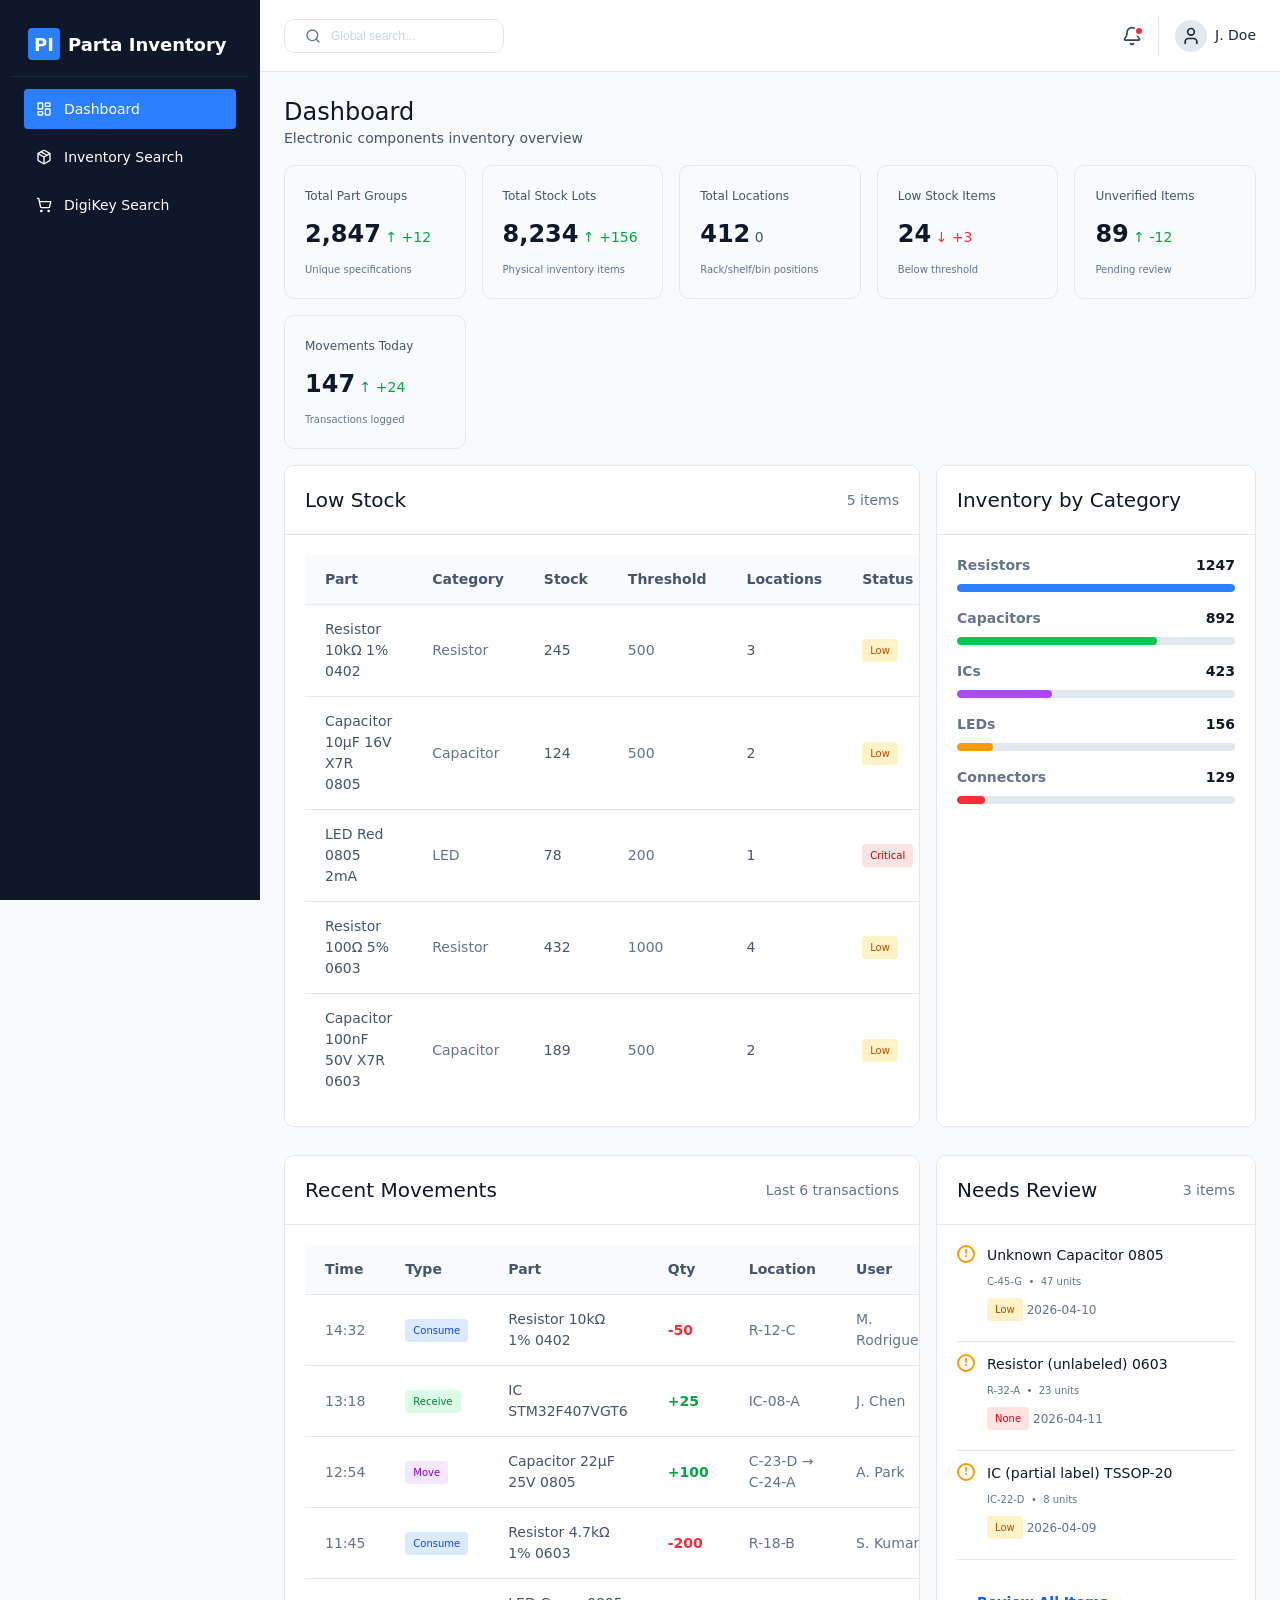
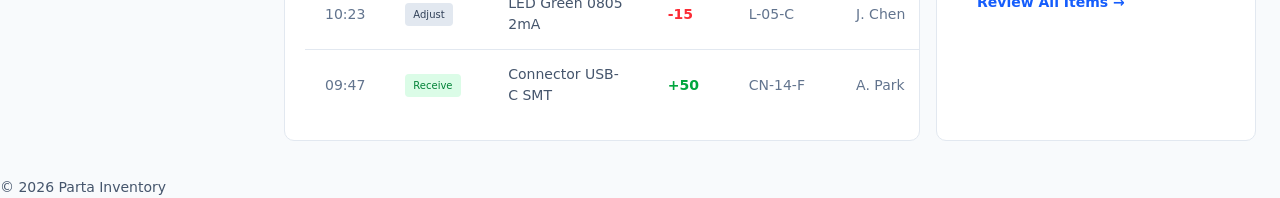
==== commit c1e16233: "JS for fetching data from API" ====
--- a/index.html
+++ b/index.html
@@ -129,6 +129,11 @@
             <path d="M15 3h6v6"></path>
             <path d="M10 14 21 3"></path>
             <path d="M18 13v6a2 2 0 0 1-2 2H5a2 2 0 0 1-2-2V8a2 2 0 0 1 2-2h6"></path>
+        </symbol>
+
+        <!-- star -->
+        <symbol id="icon-star" viewBox="0 0 24 24">
+            <path d="M11.525 2.295a.53.53 0 0 1 .95 0l2.31 4.679a2.123 2.123 0 0 0 1.595 1.16l5.166.756a.53.53 0 0 1 .294.904l-3.736 3.638a2.123 2.123 0 0 0-.611 1.878l.882 5.14a.53.53 0 0 1-.771.56l-4.618-2.428a2.122 2.122 0 0 0-1.973 0L6.396 21.01a.53.53 0 0 1-.77-.56l.881-5.139a2.122 2.122 0 0 0-.611-1.879L2.16 9.795a.53.53 0 0 1 .294-.906l5.165-.755a2.122 2.122 0 0 0 1.597-1.16z"></path>
         </symbol>
 
     </svg>
--- a/css/styles.css
+++ b/css/styles.css
@@ -318,6 +318,10 @@
 .full-width{
     width: 100%;
 }
+[hidden]
+{
+    display: none !important;
+}
 .hidden{
     display: none;
 }
@@ -504,8 +508,8 @@
 .active-badge,
 .badge-blue
 {
+    background: var(--color-blue-100);
     color: var(--color-blue-700);
-    background: var(--color-blue-100);
 }
 .badge-green
 {
@@ -602,7 +606,7 @@
     outline: none;
 }
 .form-control:focus,
-.search-input:focus-within
+.search-container:focus-within
 {
     border-color: var(--color-blue-300);
     box-shadow: 0 0 0 2px var(--color-blue-100);
@@ -673,7 +677,8 @@
     align-items: center;
     gap: var(--spacing-3);  /* 12px */;
     padding: var(--block-padding-base);
-    font-size: var(--text-sm);
+    font-size: var(--text-md);
+    line-height: var(--text-md--line-height);
 }
 nav a:hover{
     background: var(--color-slate-800);
